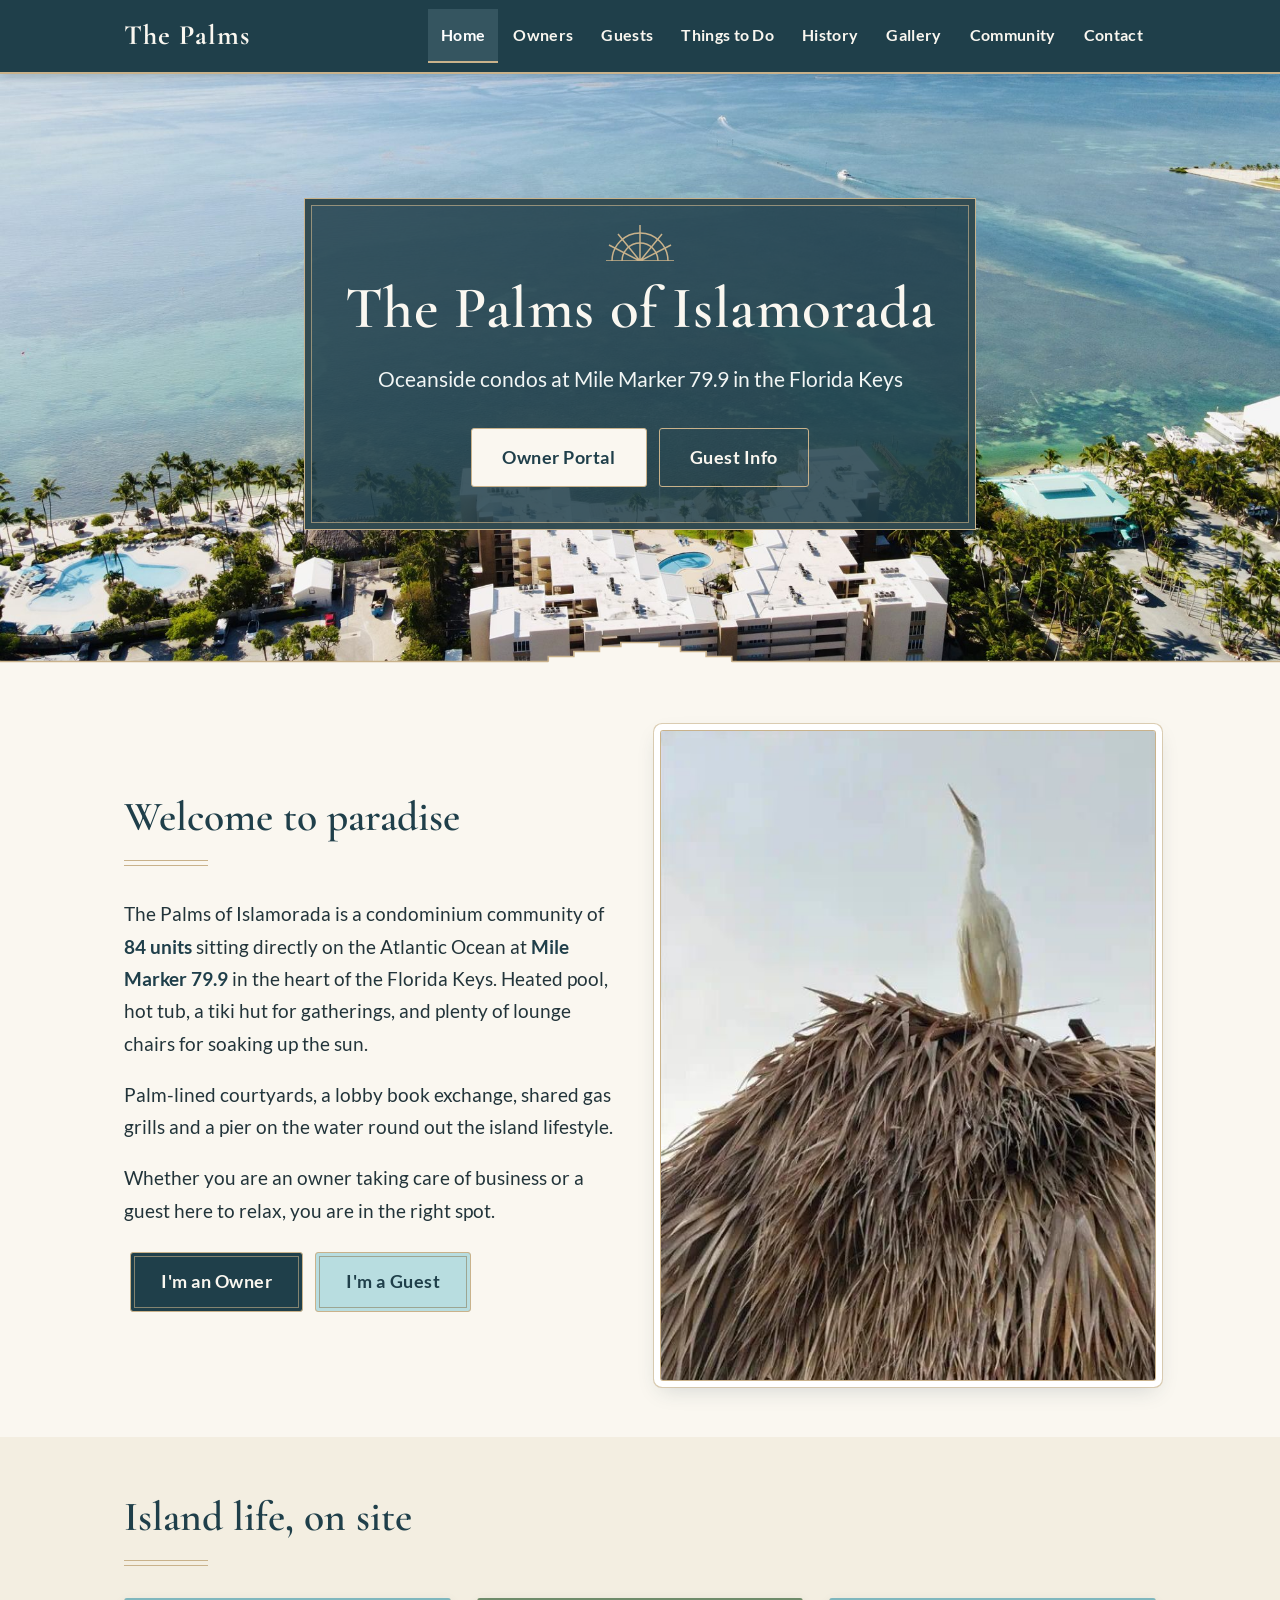
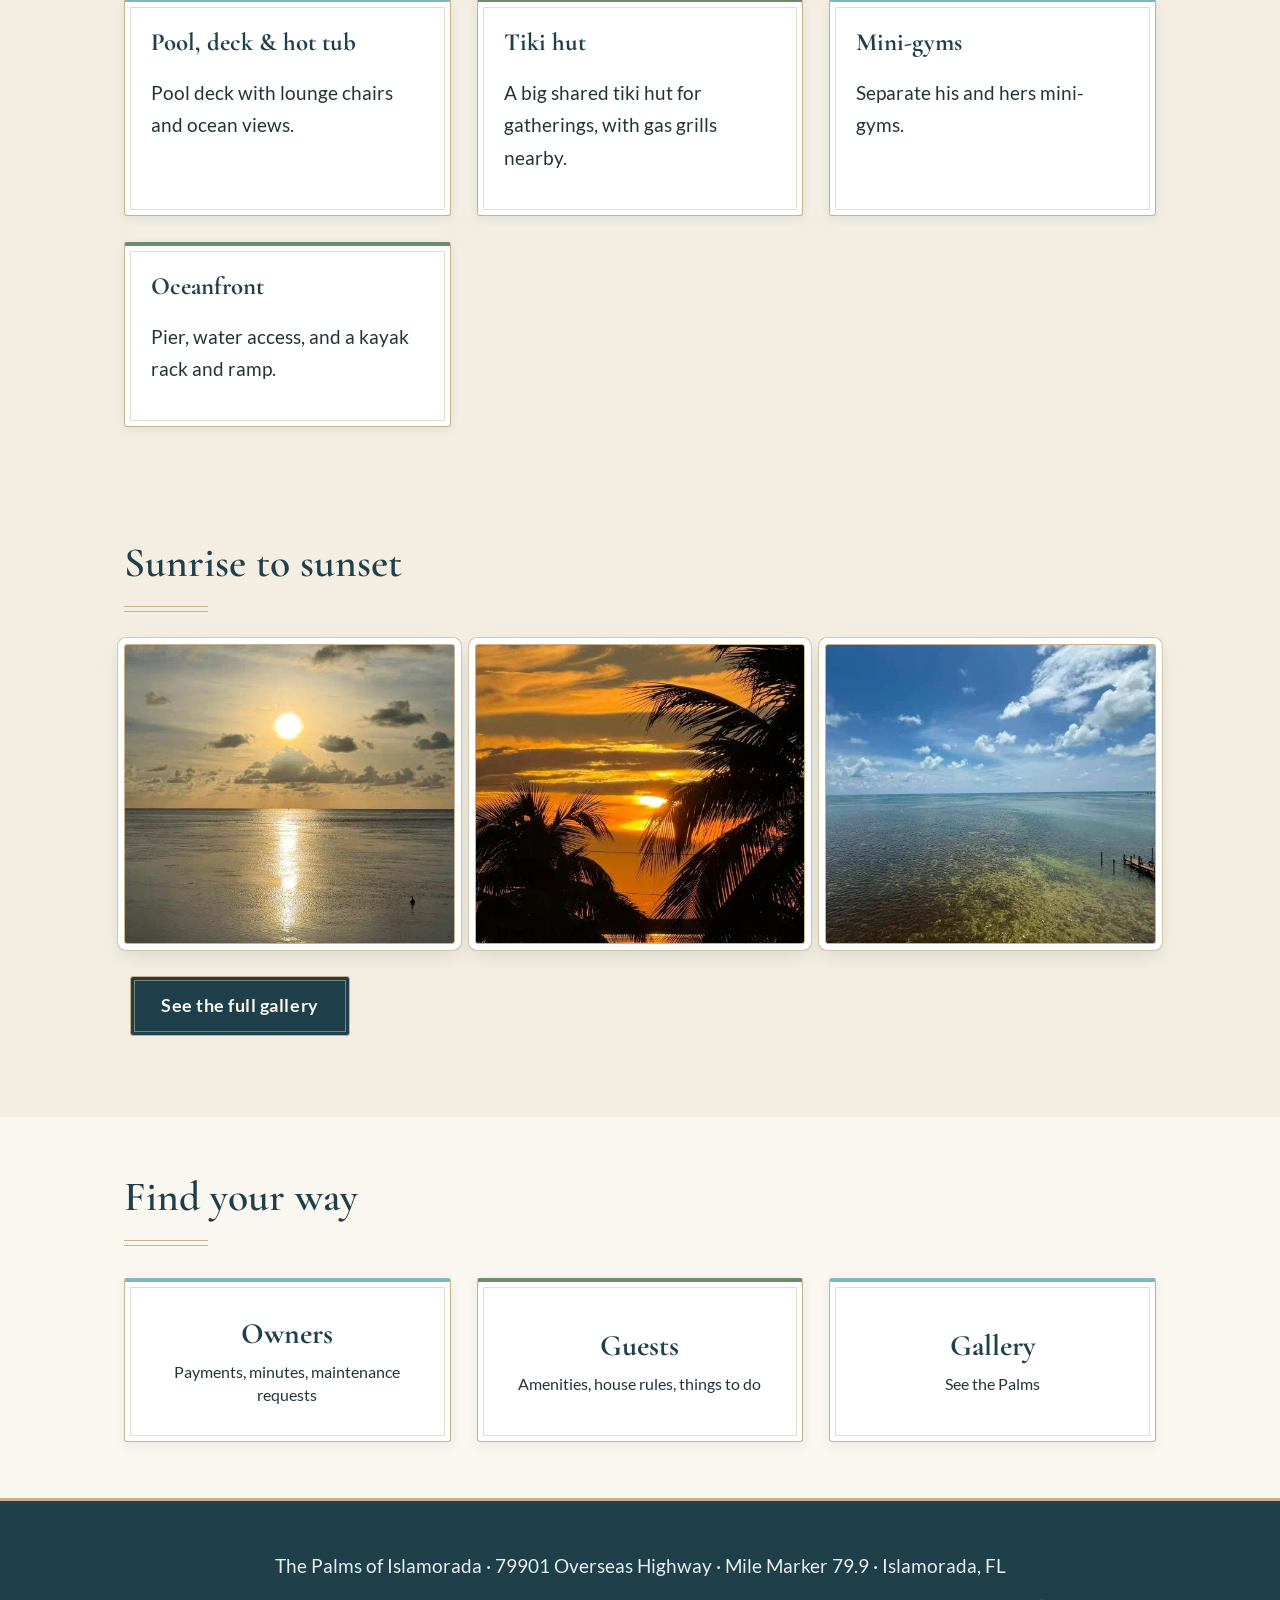
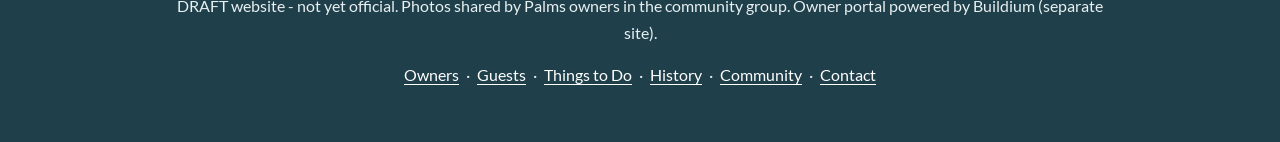
==== index.html @ cce20747 "Restyle, new photos, Things to Do and History tabs" ====
<!DOCTYPE html>
<html lang="en"><head>
<meta name="robots" content="noindex,nofollow"><meta charset="utf-8"><meta name="viewport" content="width=device-width,initial-scale=1">
<title>Home | The Palms of Islamorada</title>
<meta name="description" content="The Palms of Islamorada - oceanside condominium community at Mile Marker 79.9, Islamorada, Florida Keys. Owner and guest information.">
<meta name="theme-color" content="#1F3F4A"><link rel="preload" href="fonts/cormorant-600.woff2" as="font" type="font/woff2" crossorigin><link rel="preload" href="fonts/lato-400.woff2" as="font" type="font/woff2" crossorigin><link rel="stylesheet" href="style.css"></head><body>
<a class="skip" href="#main">Skip to content</a>
<header class="site"><div class="wrap"><a class="brand" href="index.html">The Palms</a>
<button class="menu-btn" aria-label="Menu" aria-expanded="false" id="menubtn">Menu</button>
<nav id="nav"><ul><li><a href="index.html" aria-current="page">Home</a></li><li><a href="owners.html">Owners</a></li><li><a href="guests.html">Guests</a></li><li><a href="todo.html">Things to Do</a></li><li><a href="history.html">History</a></li><li><a href="gallery.html">Gallery</a></li><li><a href="community.html">Community</a></li><li><a href="contact.html">Contact</a></li></ul></nav></div></header>
<div class="hero home"><div class="hero-card"><h1>The Palms of Islamorada</h1><p>Oceanside condos at Mile Marker 79.9 in the Florida Keys</p><a class="btn" href="owners.html">Owner Portal</a><a class="btn alt" href="guests.html">Guest Info</a></div><svg class="deco-divider" viewBox="0 0 1200 40" preserveAspectRatio="none" aria-hidden="true"><path d="M0 40V27H514V22H538V17H562V12H582V8H618V12H638V17H662V22H686V27H1200V40Z" fill="#FAF7F0"/><path d="M0 26.5H514M686 26.5H1200" stroke="#C9B28B" stroke-width="1.5" fill="none"/><path d="M514 26.5V21.5H538V16.5H562V11.5H582V7.5H618V11.5H638V16.5H662V21.5H686V26.5" stroke="#C9B28B" stroke-width="1.5" fill="none"/></svg></div>
<main id="main">
<section><div class="wrap two"><div><h2>Welcome to paradise</h2>
<p>The Palms of Islamorada is a condominium community of <strong>84 units</strong> sitting directly on the Atlantic Ocean at <strong>Mile Marker 79.9</strong> in the heart of the Florida Keys. Heated pool, hot tub, a tiki hut for gatherings, and plenty of lounge chairs for soaking up the sun.</p>
<p>Palm-lined courtyards, a lobby book exchange, shared gas grills and a pier on the water round out the island lifestyle.</p>
<p>Whether you are an owner taking care of business or a guest here to relax, you are in the right spot.</p>
<a class="btn" href="owners.html">I'm an Owner</a><a class="btn alt" href="guests.html">I'm a Guest</a></div>
<img class="photo" src="images/web/tiki-hut-roof-heron.jpg" alt="A white heron perched on the thatched roof of the tiki hut at The Palms" loading="lazy"></div></section>
<section class="alt"><div class="wrap"><h2>Island life, on site</h2><div class="grid">
<div class="card"><h3>Pool, deck &amp; hot tub</h3><p>Pool deck with lounge chairs and ocean views.</p></div>
<div class="card sage"><h3>Tiki hut</h3><p>A big shared tiki hut for gatherings, with gas grills nearby.</p></div>
<div class="card"><h3>Mini-gyms</h3><p>Separate his and hers mini-gyms.</p></div>
<div class="card sage"><h3>Oceanfront</h3><p>Pier, water access, and a kayak rack and ramp.</p></div></div></div></section>
<section class="alt"><div class="wrap"><h2>Sunrise to sunset</h2><div class="strip">
<img class="photo" src="images/web/sunrise-ocean-reflection.jpg" alt="Sun rising over the ocean with a golden reflection on the water" loading="lazy">
<img class="photo" src="images/web/sunset-palms-ocean.jpg" alt="Palm trees silhouetted against an orange sunset over the ocean" loading="lazy">
<img class="photo" src="images/web/ocean-pier-turquoise-water.jpg" alt="Clear turquoise water beside the wooden pier at The Palms" loading="lazy"></div>
<p><a class="btn" href="gallery.html">See the full gallery</a></p></div></section>
<section><div class="wrap"><h2>Find your way</h2><div class="grid">
<a class="bigbtn" href="owners.html">Owners<small>Payments, minutes, maintenance requests</small></a>
<a class="bigbtn sage" href="guests.html">Guests<small>Amenities, house rules, things to do</small></a>
<a class="bigbtn" href="gallery.html">Gallery<small>See the Palms</small></a></div></div></section></main>
<footer><p>The Palms of Islamorada · 79901 Overseas Highway · Mile Marker 79.9 · Islamorada, FL</p>
<p class="small">DRAFT website - not yet official. Photos shared by Palms owners in the community group. Owner portal powered by Buildium (separate site).</p>
<p class="small"><a href="owners.html">Owners</a> · <a href="guests.html">Guests</a> · <a href="todo.html">Things to Do</a> · <a href="history.html">History</a> · <a href="community.html">Community</a> · <a href="contact.html">Contact</a></p></footer>
<script src="site.js"></script></body></html>
---- style.css ----
/* The Palms of Islamorada - refined island palette. Edit the variables below to retheme. */
@font-face{font-family:"Cormorant Garamond";font-weight:500;font-style:normal;font-display:swap;src:url(fonts/cormorant-500.woff2) format("woff2")}
@font-face{font-family:"Cormorant Garamond";font-weight:600;font-style:normal;font-display:swap;src:url(fonts/cormorant-600.woff2) format("woff2")}
@font-face{font-family:"Cormorant Garamond";font-weight:700;font-style:normal;font-display:swap;src:url(fonts/cormorant-700.woff2) format("woff2")}
@font-face{font-family:"Lato";font-weight:400;font-style:normal;font-display:swap;src:url(fonts/lato-400.woff2) format("woff2")}
@font-face{font-family:"Lato";font-weight:700;font-style:normal;font-display:swap;src:url(fonts/lato-700.woff2) format("woff2")}
@font-face{font-family:"Lato";font-weight:900;font-style:normal;font-display:swap;src:url(fonts/lato-900.woff2) format("woff2")}

:root{
  --cream:#FAF7F0;--cream-2:#F3EEE1;--white:#fff;
  --haint:#B8DDE0;--haint-d:#7FB7BE;--haint-tint:#E9F4F5;
  --ink:#1F3F4A;--text:#22343A;
  --link:#17606C;
  --sage:#6E8B6A;--sage-d:#4B6748;
  --tan:#C9B28B;--tan-d:#7A6034;
  --header-h:72px;
  /* HERO IMAGE: change this one line to swap the home-page hero (e.g. a new building rendering) */
  --hero-image:url('images/web/aerial-oceanfront-wide.jpg');
  --hero-pos:center 66%;
  --serif:"Cormorant Garamond","Palatino Linotype",Palatino,Georgia,serif;
  --sans:"Lato","Segoe UI",Helvetica,Arial,sans-serif;
}
*{box-sizing:border-box}
html{scroll-behavior:smooth;scroll-padding-top:calc(var(--header-h) + 16px)}
[id]{scroll-margin-top:calc(var(--header-h) + 16px)}
@media(prefers-reduced-motion:reduce){html{scroll-behavior:auto}*{transition:none!important}}
body{margin:0;font-family:var(--sans);color:var(--text);background:var(--cream);line-height:1.7;font-size:1.1875rem}
h1,h2,h3{font-family:var(--serif);font-weight:600;line-height:1.2;margin:0 0 .5em;color:var(--ink)}
h1{font-size:clamp(2.4rem,6vw,3.7rem);letter-spacing:.01em}
h2{font-size:clamp(1.95rem,4.5vw,2.6rem)}
h2:after{content:"";display:block;width:84px;height:1px;background:var(--tan);box-shadow:0 5px 0 var(--tan);margin:.4em 0 .9em}
h3{font-size:1.55rem;font-weight:700}
a{color:var(--link);text-underline-offset:3px}
a:hover{color:var(--ink)}
:focus-visible{outline:3px solid var(--link);outline-offset:3px}
header.site :focus-visible,footer :focus-visible,.hero-card :focus-visible{outline-color:var(--cream)}
img{max-width:100%;display:block}
.wrap{max-width:1080px;margin:0 auto;padding:0 24px}
main p,main li{max-width:70ch}
main .grid p,main .grid li,main .two p{max-width:none}
strong{color:var(--ink)}

/* header + nav */
header.site{position:sticky;top:0;z-index:50;background:var(--ink);color:var(--cream);border-bottom:2px solid var(--tan);box-shadow:0 2px 10px rgba(31,63,74,.25)}
header.site .wrap{display:flex;align-items:center;justify-content:space-between;min-height:var(--header-h)}
.brand{font-family:var(--serif);font-size:1.75rem;font-weight:700;letter-spacing:.04em;color:var(--cream);text-decoration:none;padding:8px 0}
.brand:hover{color:var(--haint)}
nav ul{display:flex;gap:2px;list-style:none;margin:0;padding:0}
nav a{display:block;color:var(--cream);text-decoration:none;padding:12px 13px;min-height:48px;font-weight:700;font-size:1.02rem;letter-spacing:.02em;border-bottom:2px solid transparent}
nav a:hover{color:var(--haint);border-bottom-color:var(--tan)}
nav a[aria-current="page"]{border-bottom-color:var(--tan);color:#fff;background:rgba(184,221,224,.14)}
.menu-btn{display:none;background:transparent;border:1px solid var(--tan);color:var(--cream);border-radius:4px;font:700 1.05rem var(--sans);letter-spacing:.06em;padding:10px 18px;min-height:48px;cursor:pointer}
.menu-btn:hover{background:rgba(184,221,224,.15)}
@media(max-width:1060px){
  .menu-btn{display:block}
  nav{display:none;position:absolute;left:0;right:0;top:var(--header-h);background:var(--ink);padding:8px 24px 18px;border-bottom:2px solid var(--tan)}
  nav.open{display:block}nav ul{flex-direction:column;gap:0}
  nav a{padding:14px 4px;font-size:1.15rem;border-bottom:1px solid rgba(201,178,139,.35)}
  nav a[aria-current="page"]{background:none;border-bottom-color:var(--tan);color:var(--haint)}
}

/* hero */
.hero{position:relative;text-align:center;color:var(--cream);background:var(--ink) var(--hero) var(--hero-pos,center)/cover no-repeat;padding:72px 20px 96px}
.hero.home{--hero:var(--hero-image);padding:110px 20px 130px;min-height:600px;display:flex;align-items:center;justify-content:center}
.hero.small{padding:56px 20px 84px}
.hero-card{position:relative;max-width:760px;margin:0 auto;padding:44px 40px 36px;background:rgba(31,63,74,.84);border:1px solid var(--tan);box-shadow:inset 0 0 0 6px rgba(31,63,74,.84),inset 0 0 0 7px rgba(201,178,139,.65)}
.hero-card:before{content:"";display:block;width:76px;height:38px;margin:-20px auto 12px;background:url("data:image/svg+xml,%3Csvg xmlns='http://www.w3.org/2000/svg' viewBox='0 0 76 38'%3E%3Cg stroke='%23C9B28B' stroke-width='1.5' fill='none'%3E%3Cpath d='M38 38L4 38M38 38L7 22M38 38L16 11M38 38L38 2M38 38L60 11M38 38L69 22M38 38L72 38'/%3E%3Cpath d='M20 38A18 18 0 0 1 56 38M10 38A28 28 0 0 1 66 38'/%3E%3C/g%3E%3C/svg%3E") center/contain no-repeat}
.hero h1{color:var(--cream);margin-bottom:.3em}
.hero p{font-size:1.3rem;max-width:36em;margin:0 auto 1.2em;color:#F2F6F5}
.deco-divider{position:absolute;bottom:-1px;left:0;width:100%;height:40px;display:block}
@media(max-width:700px){
  .hero{padding:48px 14px 72px}
  .hero.home{--hero-pos:56% 60%;min-height:520px;padding:64px 14px 90px}
  .hero-card{padding:36px 20px 28px}
}

/* buttons */
.btn{display:inline-block;background:var(--ink);color:var(--cream);text-decoration:none;font-weight:700;font-size:1.1rem;letter-spacing:.03em;padding:14px 30px;min-height:52px;border:1px solid var(--tan);border-radius:3px;box-shadow:inset 0 0 0 3px var(--ink),inset 0 0 0 4px rgba(201,178,139,.6);margin:6px;transition:background .15s}
.btn:hover{background:#2B5663;color:#fff}
.btn.alt{background:var(--haint);color:var(--ink);box-shadow:inset 0 0 0 3px var(--haint),inset 0 0 0 4px rgba(122,96,52,.45)}
.btn.alt:hover{background:var(--haint-d);color:var(--ink)}
.hero .btn{background:var(--cream);color:var(--ink);box-shadow:none}
.hero .btn:hover{background:var(--haint);color:var(--ink)}
.hero .btn.alt{background:transparent;color:var(--cream);box-shadow:none}
.hero .btn.alt:hover{background:rgba(184,221,224,.2);color:#fff}

/* sections */
section{padding:56px 0}
section.alt{background:var(--cream-2)}
.grid{display:grid;gap:26px;grid-template-columns:repeat(auto-fit,minmax(260px,1fr))}
.card{background:var(--white);border:1px solid var(--tan);border-top:4px solid var(--haint-d);border-radius:3px;padding:26px 26px 22px;box-shadow:inset 0 0 0 5px var(--white),inset 0 0 0 6px rgba(201,178,139,.45),0 3px 12px rgba(31,63,74,.08)}
.card.sage{border-top-color:var(--sage)}
.card h3,.spot h3{margin-bottom:.35em}
section.alt .card,section.alt .spot{background:var(--white)}
.bigbtn{display:flex;flex-direction:column;align-items:center;justify-content:center;text-align:center;text-decoration:none;color:var(--ink);background:var(--white);border:1px solid var(--tan);border-top:4px solid var(--haint-d);border-radius:3px;padding:34px 22px;min-height:150px;font-family:var(--serif);font-weight:700;font-size:1.85rem;line-height:1.2;box-shadow:inset 0 0 0 5px var(--white),inset 0 0 0 6px rgba(201,178,139,.45),0 3px 12px rgba(31,63,74,.08);transition:background .15s}
.bigbtn:hover{background:var(--haint-tint);color:var(--ink)}
.bigbtn.sage{border-top-color:var(--sage)}
.bigbtn small{font-family:var(--sans);font-weight:400;font-size:1.02rem;line-height:1.45;color:var(--text);margin-top:8px}

/* placeholders and notices - visible but calm */
.ph{background:#F1E9D6;border:1px dashed #A38A5A;border-radius:4px;padding:1px 8px;font-weight:700;font-size:.95em;color:#5A4620}
.notice{background:var(--haint-tint);border:1px solid var(--haint-d);border-left:5px solid var(--haint-d);padding:14px 18px;border-radius:3px;margin:20px 0;color:var(--ink)}

/* photos */
.photo{border-radius:3px;border:1px solid var(--tan);box-shadow:0 0 0 6px var(--white),0 0 0 7px rgba(201,178,139,.6),0 8px 22px rgba(31,63,74,.18);width:100%;height:100%;object-fit:cover}
.two{display:grid;gap:40px;grid-template-columns:1fr 1fr;align-items:center}@media(max-width:760px){.two{grid-template-columns:1fr}}
ul.checks{list-style:none;padding:0}
ul.checks li{position:relative;padding-left:28px;margin-bottom:.4em}
ul.checks li:before{content:"";position:absolute;left:4px;top:.7em;width:9px;height:9px;background:var(--tan);transform:rotate(45deg)}
.strip{display:grid;gap:20px;grid-template-columns:repeat(3,1fr);margin:8px 0 26px}.strip .photo{height:300px}@media(max-width:760px){.strip{grid-template-columns:1fr}}
.gallery{display:grid;gap:18px;grid-template-columns:repeat(auto-fill,minmax(280px,1fr));grid-auto-rows:220px;grid-auto-flow:dense}
.gallery button{position:relative;border:1px solid var(--tan);padding:0;background:var(--haint-tint);cursor:pointer;border-radius:3px;overflow:hidden;box-shadow:0 3px 12px rgba(31,63,74,.15);display:block;width:100%;height:100%}
.gallery button.tall{grid-row:span 2}
.gallery img{width:100%;height:100%;object-fit:cover;object-position:var(--pos,center);transition:transform .3s}.gallery button:hover img{transform:scale(1.04)}
.gallery .cap{position:absolute;left:0;right:0;bottom:0;padding:26px 14px 10px;text-align:left;font:700 1rem/1.3 var(--sans);color:#fff;background:linear-gradient(rgba(31,63,74,0),rgba(31,63,74,.9) 60%)}
.gallery button:focus-visible{outline-offset:2px}
@media(max-width:700px){.gallery{grid-template-columns:1fr;grid-auto-rows:240px}}
.figure{margin:34px 0 0;max-width:760px}
.figure figcaption{margin-top:14px;font-size:1rem;color:var(--ink);border-left:3px solid var(--tan);padding-left:14px;max-width:62ch}
#lightbox{position:fixed;inset:0;background:rgba(18,36,43,.93);display:none;align-items:center;justify-content:center;z-index:100;padding:20px;flex-direction:column;cursor:pointer}
#lightbox.on{display:flex}#lightbox img{max-height:80vh;border-radius:3px;border:1px solid var(--tan)}#lightbox p{color:var(--cream);margin:12px;font-size:1.2rem}

/* footer */
footer{background:var(--ink);color:#E8F0F1;text-align:center;padding:40px 24px;border-top:3px solid var(--tan);position:relative}
footer p{margin:.5em auto;max-width:60em}
footer a{color:#fff;display:inline-block;padding:6px 4px}
footer a:hover{color:var(--haint)}
footer .small{font-size:1rem}
.small:not(.hero){font-size:1rem}
.skip{position:absolute;left:-999px}.skip:focus{left:10px;top:10px;background:#fff;color:var(--ink);padding:12px 16px;z-index:99}

/* Things to Do / History */
.chips{display:flex;flex-wrap:wrap;gap:12px;margin:22px 0 8px}
.chip{font:700 1.02rem var(--sans);border:1px solid var(--link);background:var(--white);color:var(--link);border-radius:3px;padding:10px 18px;min-height:48px;cursor:pointer}
.chip:hover{background:var(--haint-tint)}
.chip.on{background:var(--ink);border-color:var(--ink);color:var(--cream)}
.spot{background:var(--white);border:1px solid var(--tan);border-top:4px solid var(--haint-d);border-radius:3px;padding:22px 24px;box-shadow:inset 0 0 0 5px var(--white),inset 0 0 0 6px rgba(201,178,139,.45),0 3px 12px rgba(31,63,74,.08);display:flex;flex-direction:column;position:relative}
.spot h3{font-size:1.45rem}
.spot .loc{font-weight:700;color:var(--tan-d);margin:.1em 0 .5em;font-size:1rem;letter-spacing:.01em}
.spot p{margin:.2em 0}
.spot .weblink{margin-top:auto;padding-top:12px;font-weight:700;display:inline-block;min-height:44px}
.spot[data-fav="1"]{border-top-color:var(--sage)}
.spot[data-fav="1"]:before{content:"Local favorite";display:block;font-size:.8rem;text-transform:uppercase;letter-spacing:.14em;font-weight:900;color:var(--sage-d);margin-bottom:6px}
.grid.spots{grid-template-columns:repeat(auto-fill,minmax(300px,1fr))}
[hidden]{display:none!important}
.timeline{list-style:none;padding:0;margin:0;border-left:2px solid var(--tan)}
.timeline li{position:relative;padding:0 0 22px 28px}
.timeline li:before{content:"";position:absolute;left:-8px;top:.55em;width:14px;height:14px;transform:rotate(45deg);background:var(--haint);border:2px solid var(--tan-d)}
.timeline strong{color:var(--ink)}
.sources li{margin-bottom:8px;word-break:break-word}
sup.ref{font-size:.7em;line-height:0;margin-left:2px}sup.ref a{text-decoration:none;font-weight:700;padding:0 1px}
p.jump{font-weight:700}
p.jump a{display:inline-block;padding:6px 2px}
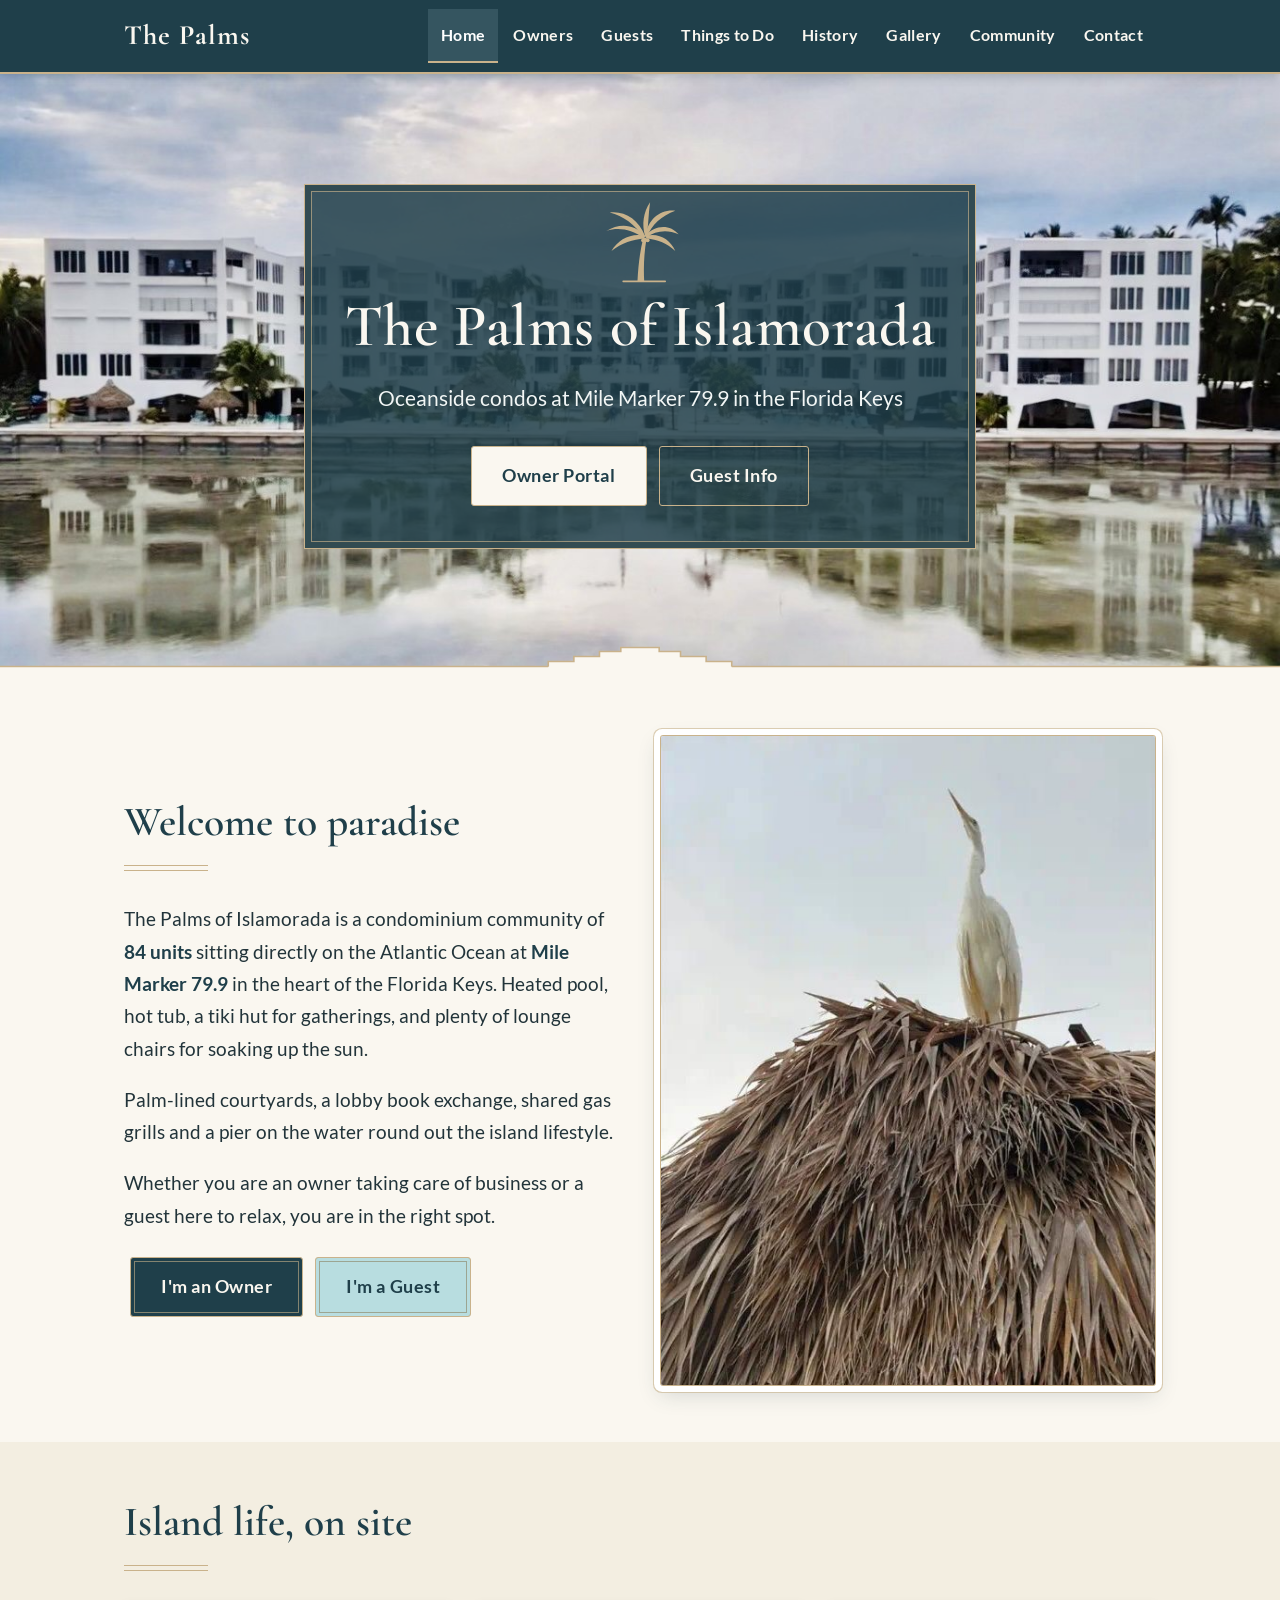
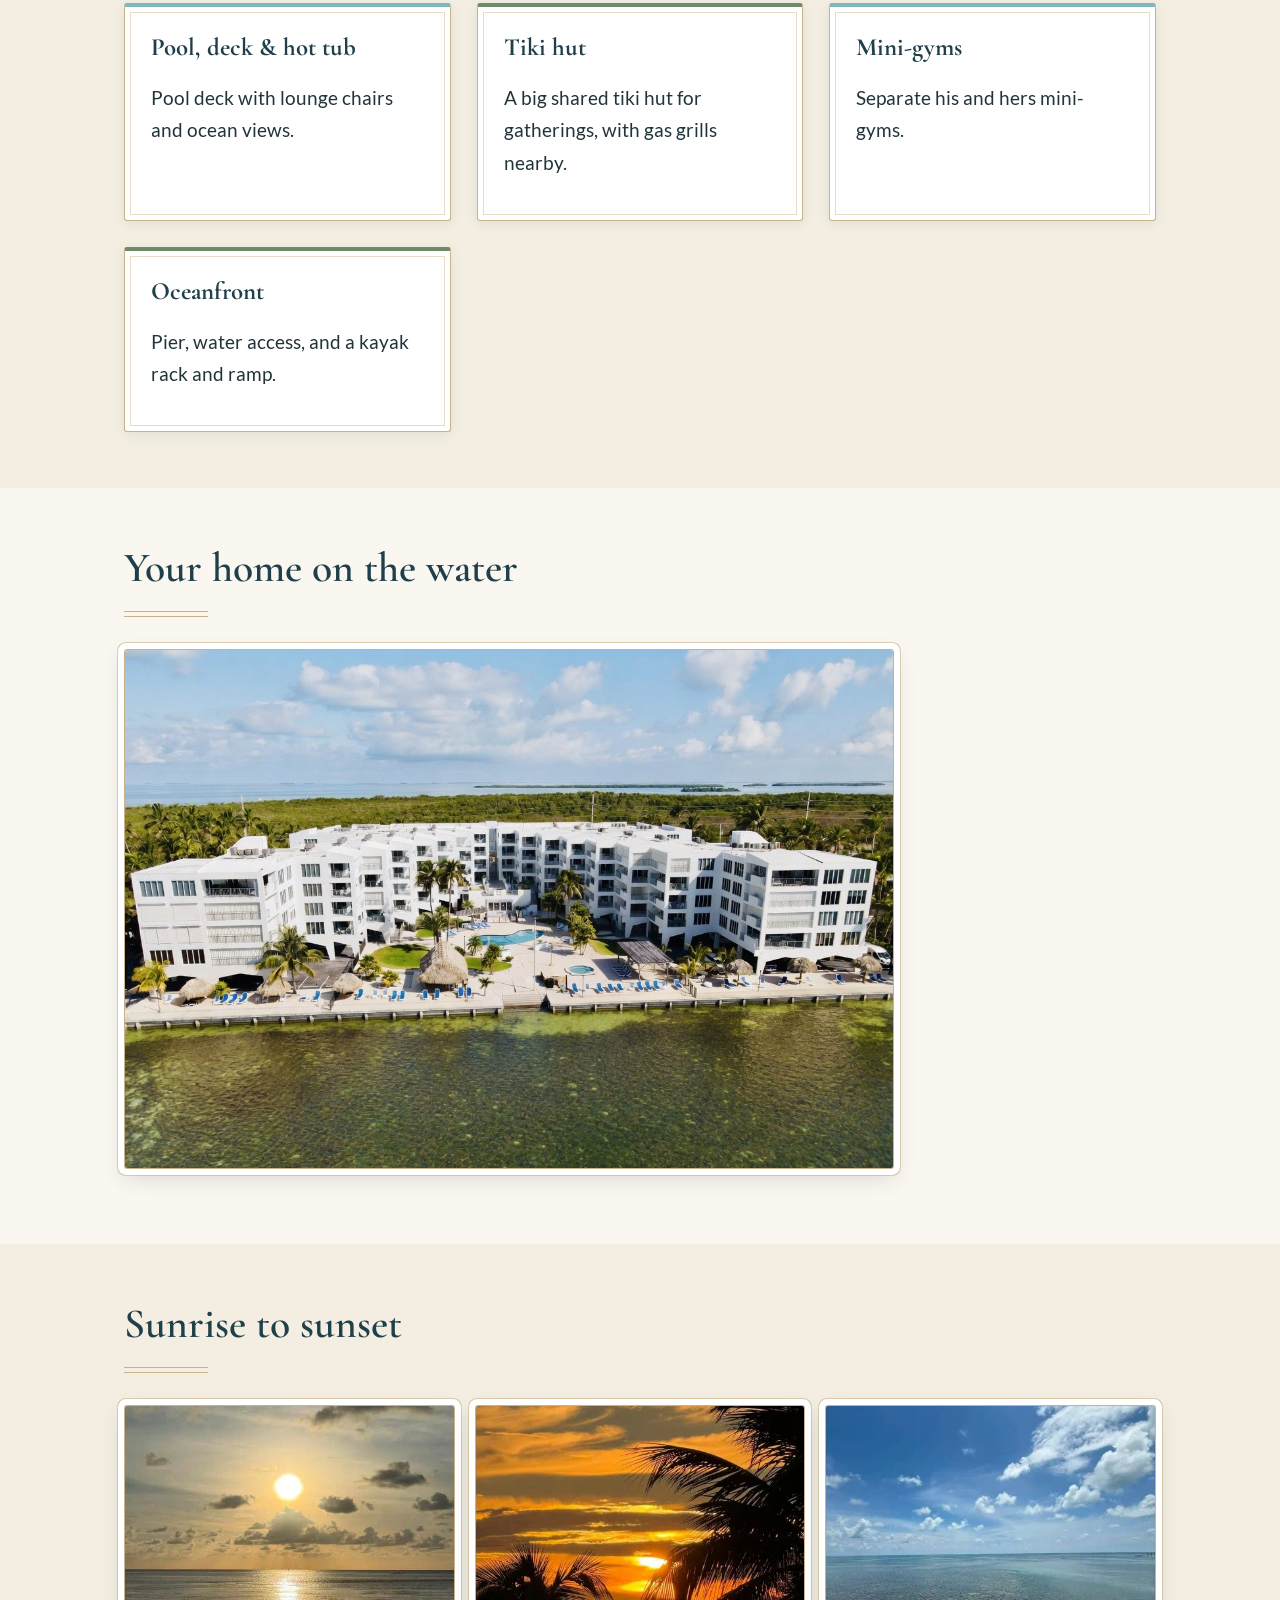
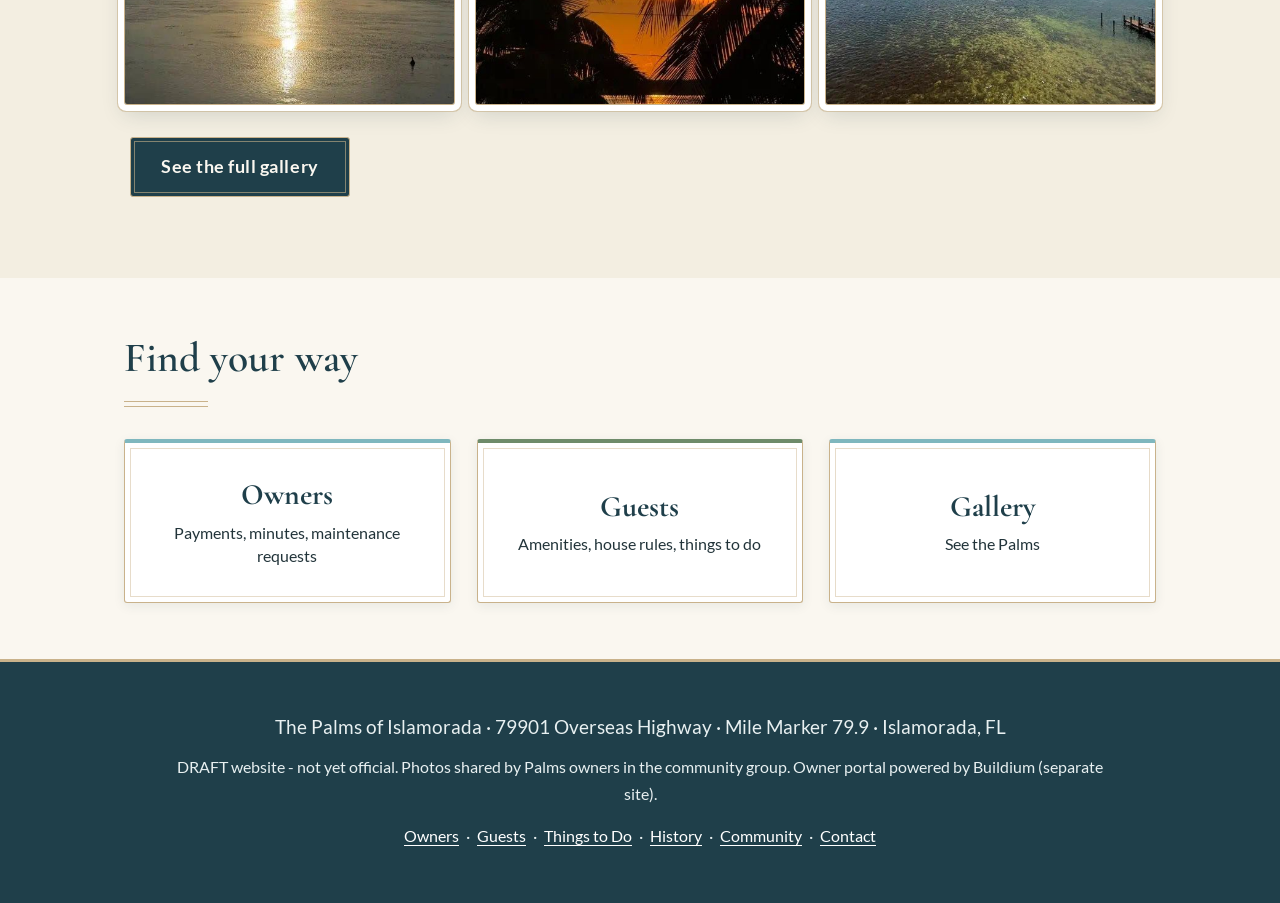
==== commit b06e7fc7: "Add 10 gallery photos, home aerial section" ====
--- a/index.html
+++ b/index.html
@@ -1,6 +1,5 @@
 <!DOCTYPE html>
-<html lang="en"><head>
-<meta name="robots" content="noindex,nofollow"><meta charset="utf-8"><meta name="viewport" content="width=device-width,initial-scale=1">
+<html lang="en"><head><meta name="robots" content="noindex,nofollow"><meta charset="utf-8"><meta name="viewport" content="width=device-width,initial-scale=1">
 <title>Home | The Palms of Islamorada</title>
 <meta name="description" content="The Palms of Islamorada - oceanside condominium community at Mile Marker 79.9, Islamorada, Florida Keys. Owner and guest information.">
 <meta name="theme-color" content="#1F3F4A"><link rel="preload" href="fonts/cormorant-600.woff2" as="font" type="font/woff2" crossorigin><link rel="preload" href="fonts/lato-400.woff2" as="font" type="font/woff2" crossorigin><link rel="stylesheet" href="style.css"></head><body>
@@ -21,6 +20,7 @@
 <div class="card sage"><h3>Tiki hut</h3><p>A big shared tiki hut for gatherings, with gas grills nearby.</p></div>
 <div class="card"><h3>Mini-gyms</h3><p>Separate his and hers mini-gyms.</p></div>
 <div class="card sage"><h3>Oceanfront</h3><p>Pier, water access, and a kayak rack and ramp.</p></div></div></div></section>
+<section><div class="wrap"><h2>Your home on the water</h2><p><img class="photo" src="images/web/aerial-courtyard-waterfront.jpg" alt="Aerial view of The Palms white condo buildings around the courtyard, pool and tiki huts on the bay" loading="lazy" style="height:auto;max-height:520px"></p></div></section>
 <section class="alt"><div class="wrap"><h2>Sunrise to sunset</h2><div class="strip">
 <img class="photo" src="images/web/sunrise-ocean-reflection.jpg" alt="Sun rising over the ocean with a golden reflection on the water" loading="lazy">
 <img class="photo" src="images/web/sunset-palms-ocean.jpg" alt="Palm trees silhouetted against an orange sunset over the ocean" loading="lazy">
--- a/style.css
+++ b/style.css
@@ -15,8 +15,8 @@
   --tan:#C9B28B;--tan-d:#7A6034;
   --header-h:72px;
   /* HERO IMAGE: change this one line to swap the home-page hero (e.g. a new building rendering) */
-  --hero-image:url('images/web/aerial-oceanfront-wide.jpg');
-  --hero-pos:center 66%;
+  --hero-image:url('images/web/palms-rendering-hero.jpg');
+  --hero-pos:center 40%;
   --serif:"Cormorant Garamond","Palatino Linotype",Palatino,Georgia,serif;
   --sans:"Lato","Segoe UI",Helvetica,Arial,sans-serif;
 }
@@ -64,13 +64,13 @@
 .hero.home{--hero:var(--hero-image);padding:110px 20px 130px;min-height:600px;display:flex;align-items:center;justify-content:center}
 .hero.small{padding:56px 20px 84px}
 .hero-card{position:relative;max-width:760px;margin:0 auto;padding:44px 40px 36px;background:rgba(31,63,74,.84);border:1px solid var(--tan);box-shadow:inset 0 0 0 6px rgba(31,63,74,.84),inset 0 0 0 7px rgba(201,178,139,.65)}
-.hero-card:before{content:"";display:block;width:76px;height:38px;margin:-20px auto 12px;background:url("data:image/svg+xml,%3Csvg xmlns='http://www.w3.org/2000/svg' viewBox='0 0 76 38'%3E%3Cg stroke='%23C9B28B' stroke-width='1.5' fill='none'%3E%3Cpath d='M38 38L4 38M38 38L7 22M38 38L16 11M38 38L38 2M38 38L60 11M38 38L69 22M38 38L72 38'/%3E%3Cpath d='M20 38A18 18 0 0 1 56 38M10 38A28 28 0 0 1 66 38'/%3E%3C/g%3E%3C/svg%3E") center/contain no-repeat}
+.hero-card:before{content:"";display:block;width:84px;height:84px;margin:-30px auto 8px;background:url("data:image/svg+xml,%3Csvg xmlns=%22http://www.w3.org/2000/svg%22 viewBox=%220 0 100 100%22%3E%3Cg fill=%22%23C9B28B%22 stroke=%22none%22%3E%0A%3Cpath d=%22M47 98C48 78 50 62 54 46L58 46C55 62 54 80 55 98Z%22/%3E%0A%3Cpath d=%22M56 44C44 30 26 28 10 38C24 33 40 36 54 46Z%22/%3E%0A%3Cpath d=%22M56 44C48 24 32 14 14 16C30 20 44 30 54 46Z%22/%3E%0A%3Cpath d=%22M56 44C60 24 74 12 92 14C76 20 64 30 58 46Z%22/%3E%0A%3Cpath d=%22M56 44C68 30 86 30 96 42C82 36 68 38 58 46Z%22/%3E%0A%3Cpath d=%22M56 44C40 40 24 48 16 62C28 52 42 48 55 47Z%22/%3E%0A%3Cpath d=%22M57 44C72 40 86 48 92 62C82 52 70 48 58 47Z%22/%3E%0A%3Cpath d=%22M56 44C52 30 54 16 62 4C60 18 60 32 58 44Z%22/%3E%0A%3Ccircle cx=%2254%22 cy=%2249%22 r=%222.6%22/%3E%3Ccircle cx=%2259%22 cy=%2249%22 r=%222.4%22/%3E%0A%3C/g%3E%3Cpath d=%22M30 98H80%22 stroke=%22%23C9B28B%22 stroke-width=%222%22 stroke-linecap=%22round%22/%3E%3C/svg%3E") center/contain no-repeat}
 .hero h1{color:var(--cream);margin-bottom:.3em}
 .hero p{font-size:1.3rem;max-width:36em;margin:0 auto 1.2em;color:#F2F6F5}
 .deco-divider{position:absolute;bottom:-1px;left:0;width:100%;height:40px;display:block}
 @media(max-width:700px){
   .hero{padding:48px 14px 72px}
-  .hero.home{--hero-pos:56% 60%;min-height:520px;padding:64px 14px 90px}
+  .hero.home{--hero-pos:50% 50%;min-height:520px;padding:64px 14px 90px}
   .hero-card{padding:36px 20px 28px}
 }
 
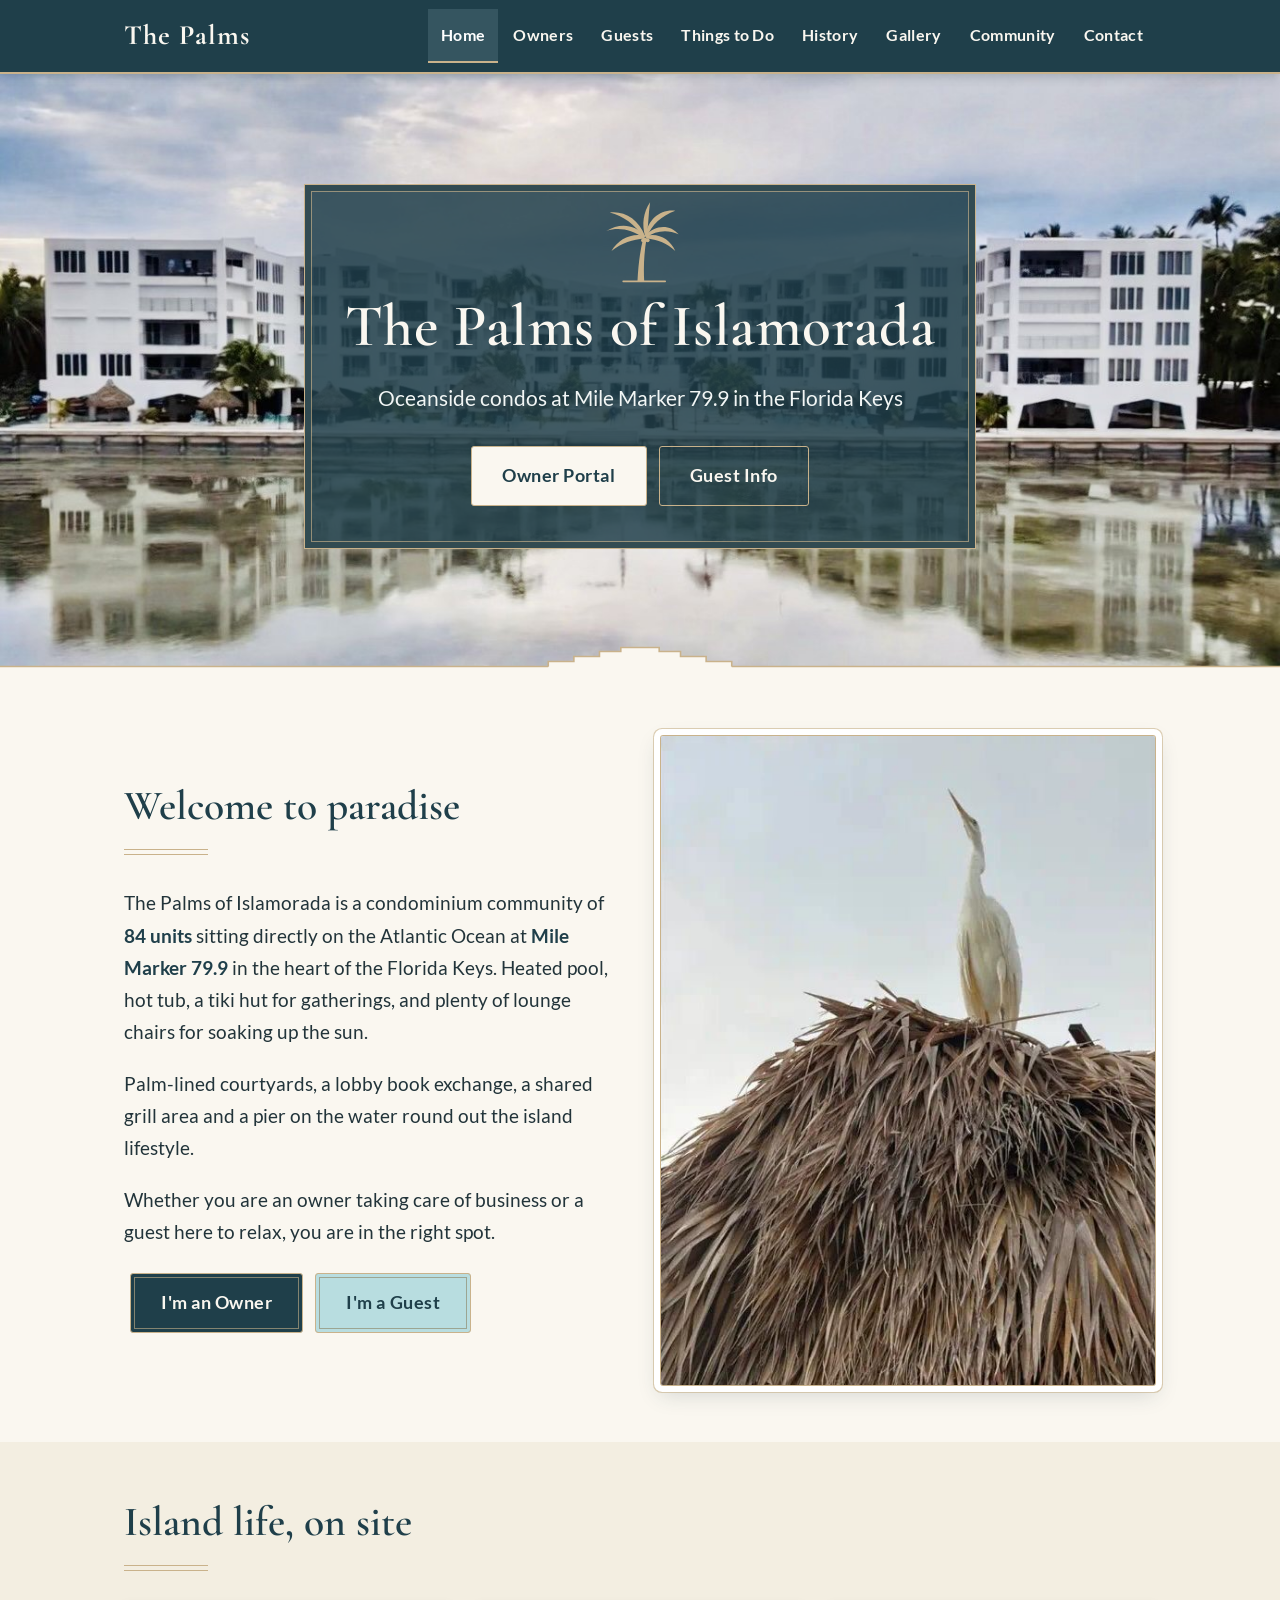
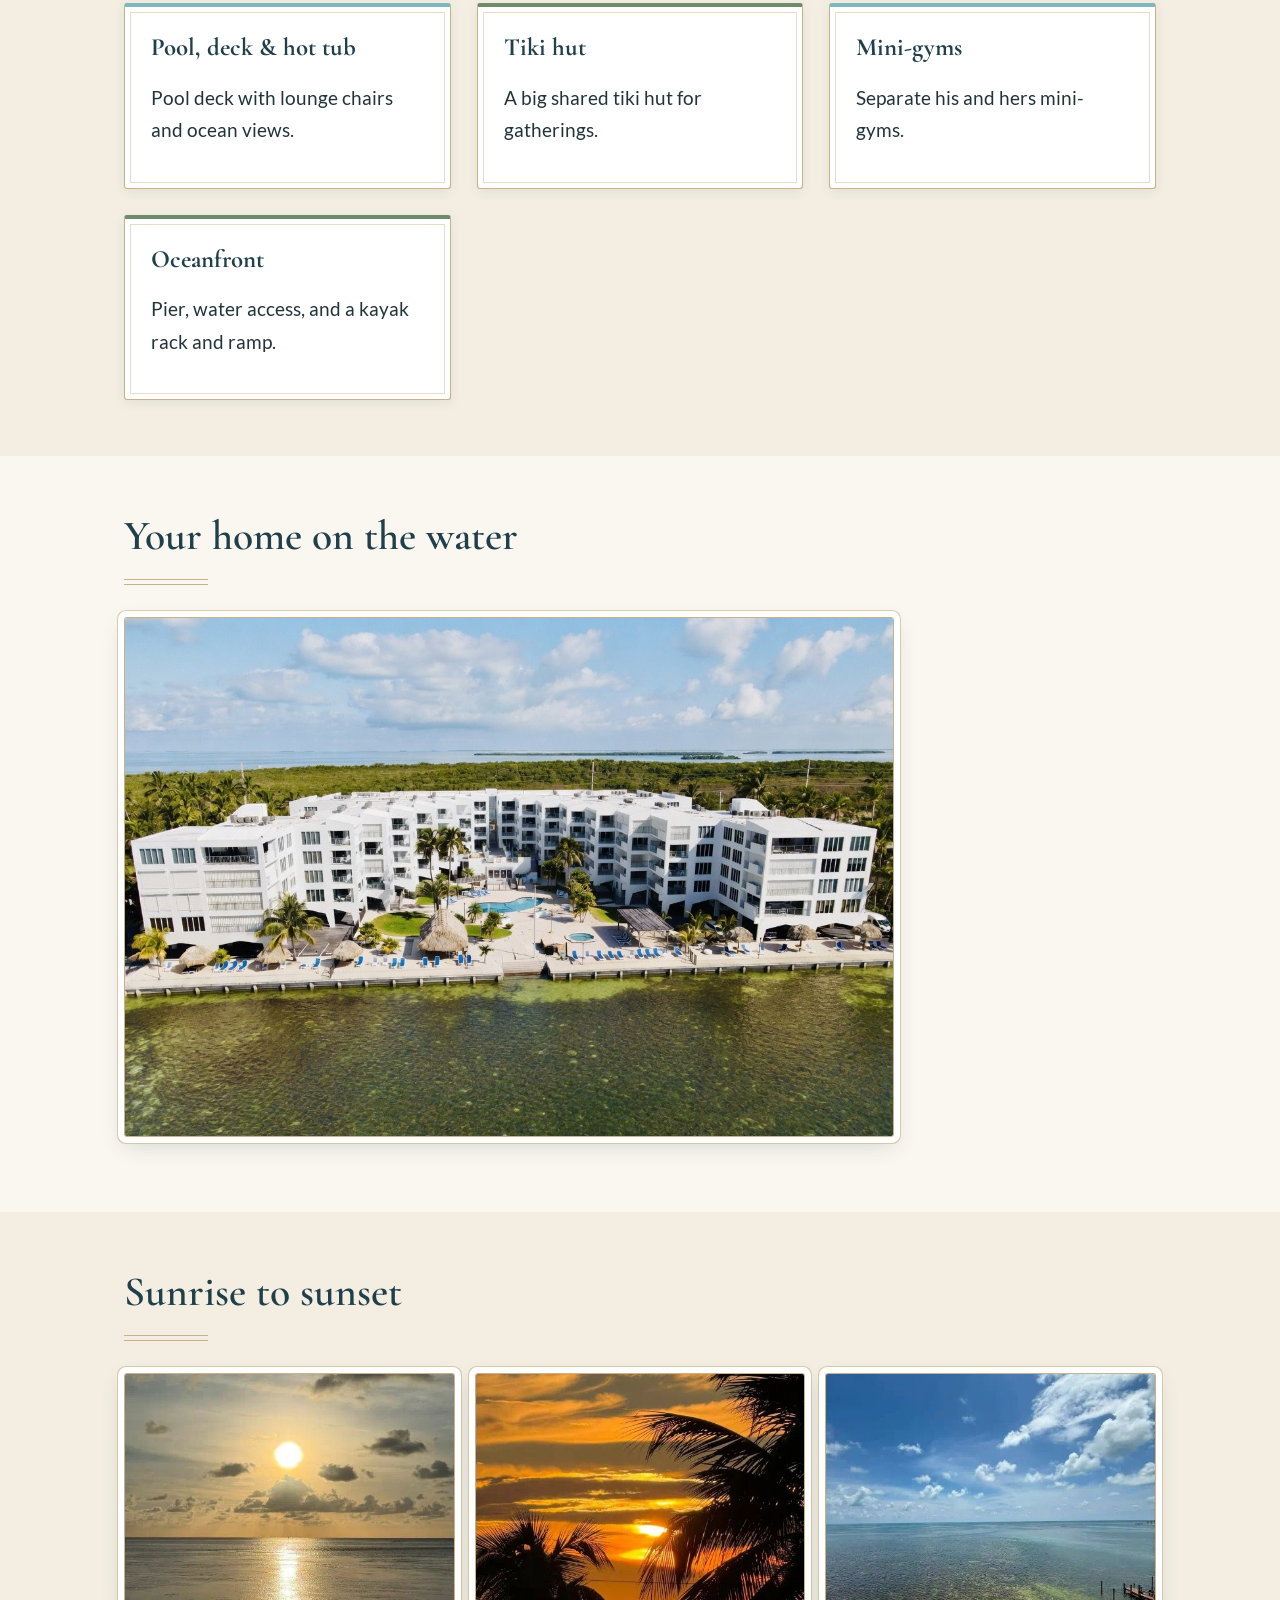
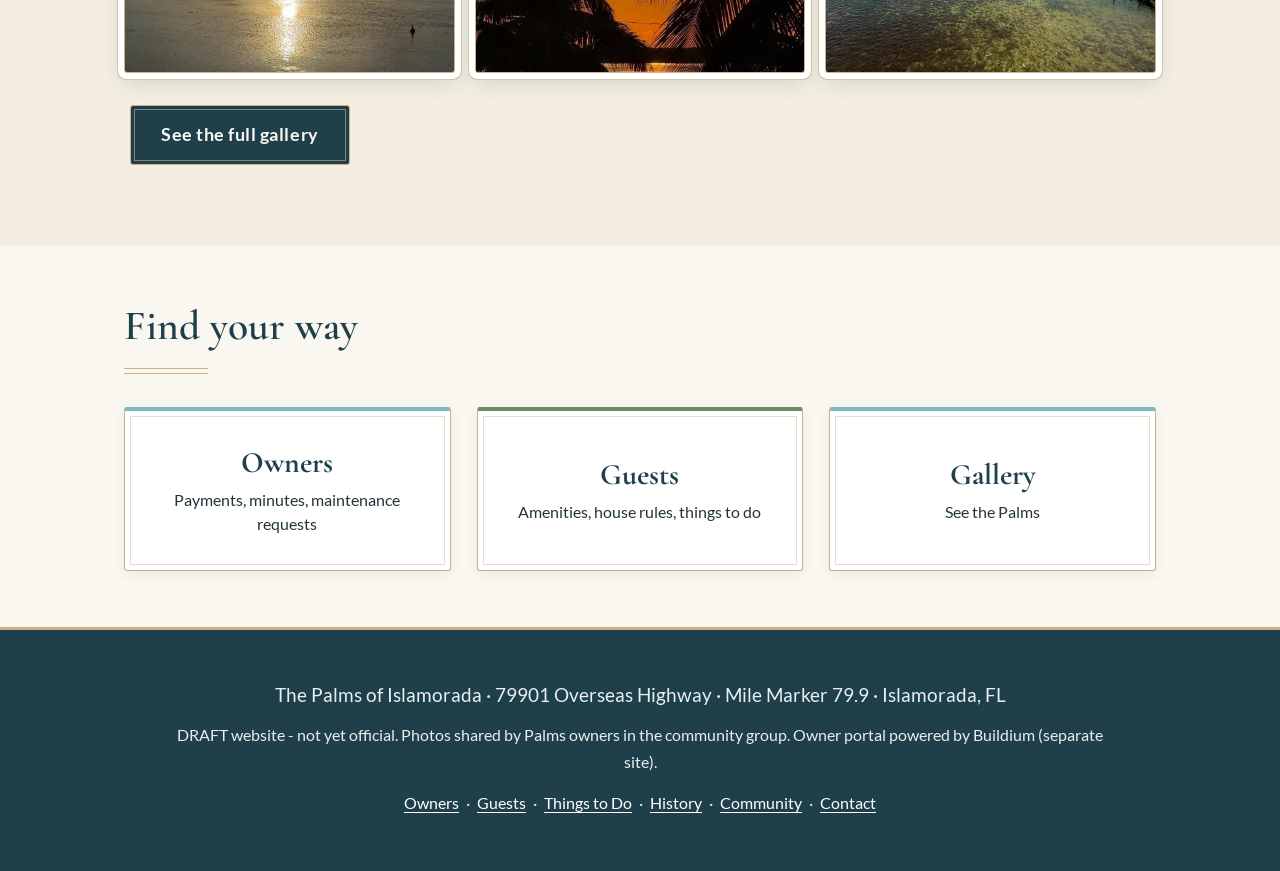
==== commit 22e99dd2: "Add house rules for guests, owner rules at a glance, office hours from Schedule A" ====
--- a/index.html
+++ b/index.html
@@ -11,13 +11,13 @@
 <main id="main">
 <section><div class="wrap two"><div><h2>Welcome to paradise</h2>
 <p>The Palms of Islamorada is a condominium community of <strong>84 units</strong> sitting directly on the Atlantic Ocean at <strong>Mile Marker 79.9</strong> in the heart of the Florida Keys. Heated pool, hot tub, a tiki hut for gatherings, and plenty of lounge chairs for soaking up the sun.</p>
-<p>Palm-lined courtyards, a lobby book exchange, shared gas grills and a pier on the water round out the island lifestyle.</p>
+<p>Palm-lined courtyards, a lobby book exchange, a shared grill area and a pier on the water round out the island lifestyle.</p>
 <p>Whether you are an owner taking care of business or a guest here to relax, you are in the right spot.</p>
 <a class="btn" href="owners.html">I'm an Owner</a><a class="btn alt" href="guests.html">I'm a Guest</a></div>
 <img class="photo" src="images/web/tiki-hut-roof-heron.jpg" alt="A white heron perched on the thatched roof of the tiki hut at The Palms" loading="lazy"></div></section>
 <section class="alt"><div class="wrap"><h2>Island life, on site</h2><div class="grid">
 <div class="card"><h3>Pool, deck &amp; hot tub</h3><p>Pool deck with lounge chairs and ocean views.</p></div>
-<div class="card sage"><h3>Tiki hut</h3><p>A big shared tiki hut for gatherings, with gas grills nearby.</p></div>
+<div class="card sage"><h3>Tiki hut</h3><p>A big shared tiki hut for gatherings.</p></div>
 <div class="card"><h3>Mini-gyms</h3><p>Separate his and hers mini-gyms.</p></div>
 <div class="card sage"><h3>Oceanfront</h3><p>Pier, water access, and a kayak rack and ramp.</p></div></div></div></section>
 <section><div class="wrap"><h2>Your home on the water</h2><p><img class="photo" src="images/web/aerial-courtyard-waterfront.jpg" alt="Aerial view of The Palms white condo buildings around the courtyard, pool and tiki huts on the bay" loading="lazy" style="height:auto;max-height:520px"></p></div></section>
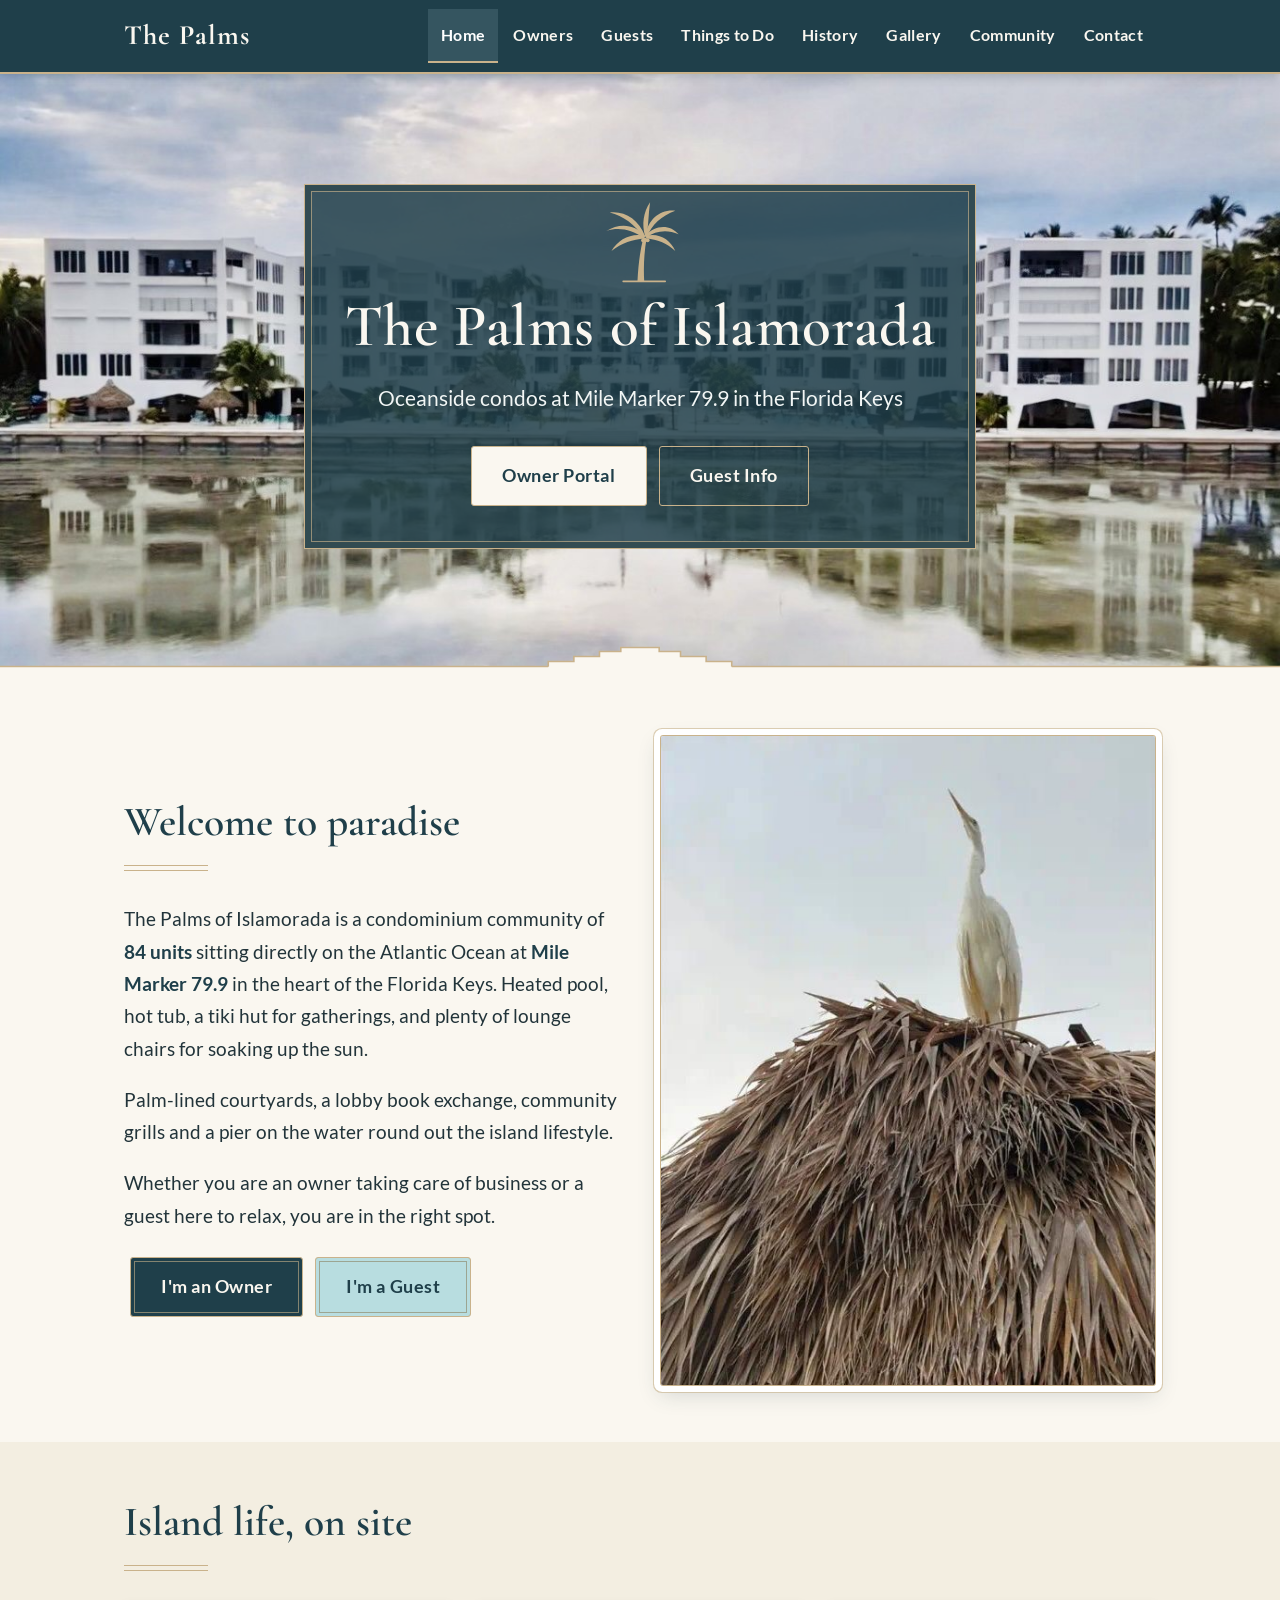
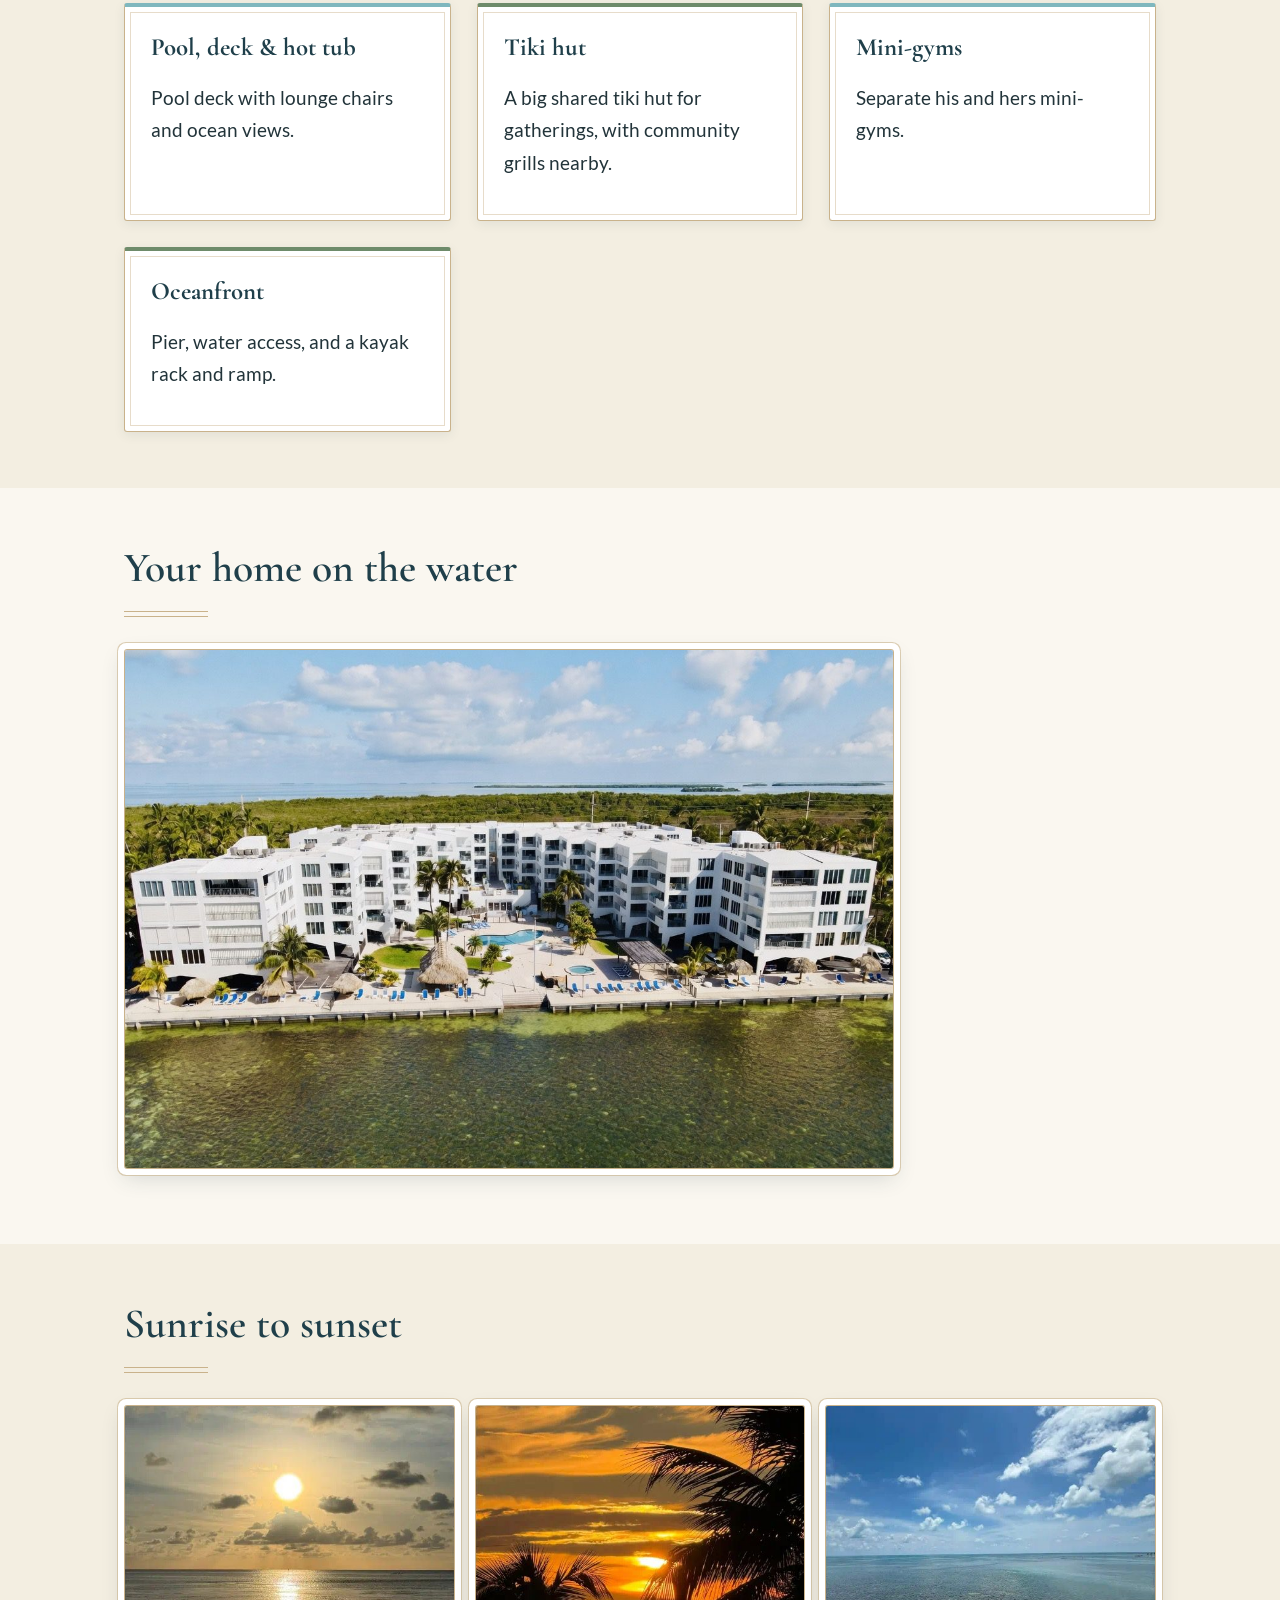
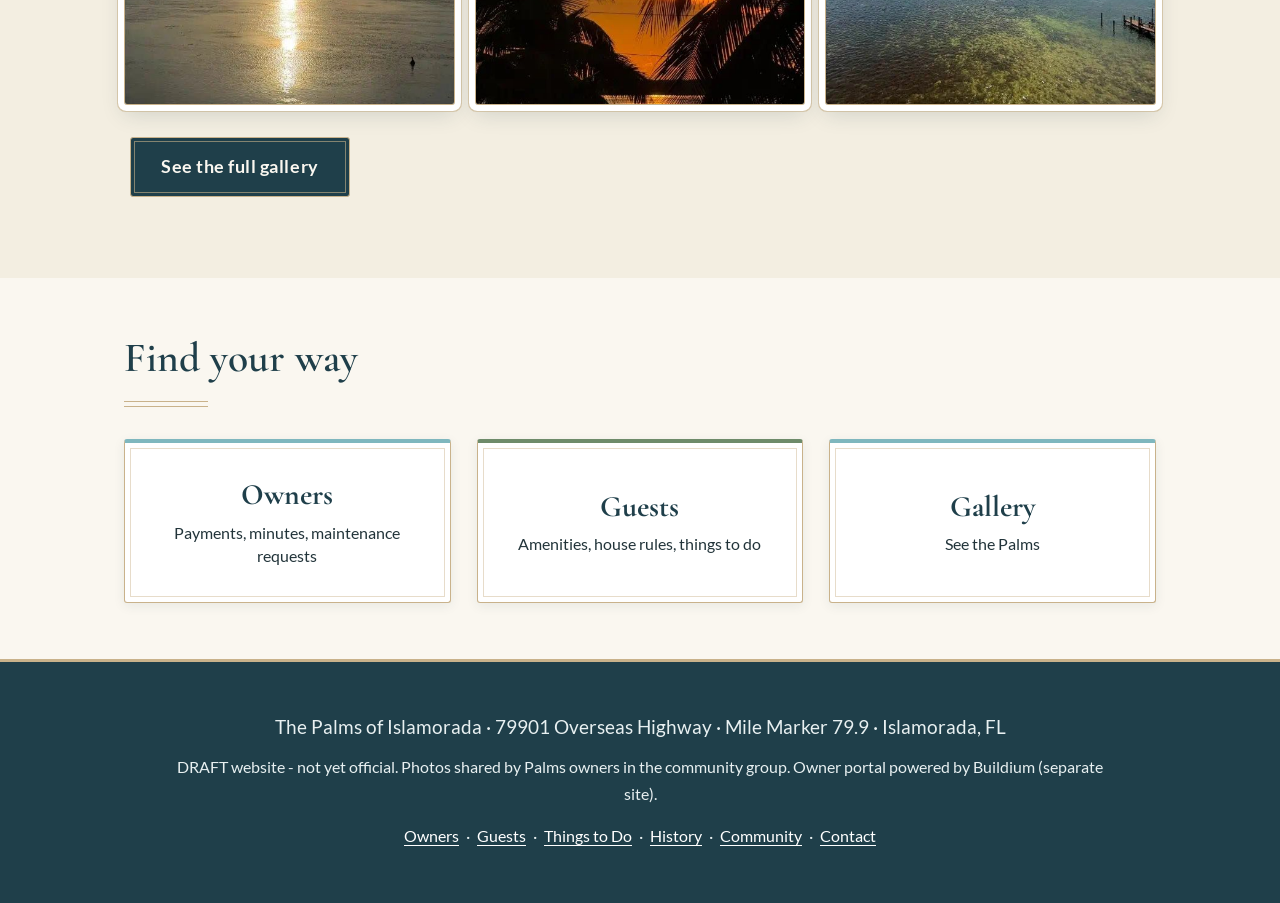
==== commit 2be2866a: "Update rules: grills, pool/hot tub, pets (owners only, 30 lb); remove fines rule" ====
--- a/index.html
+++ b/index.html
@@ -11,13 +11,13 @@
 <main id="main">
 <section><div class="wrap two"><div><h2>Welcome to paradise</h2>
 <p>The Palms of Islamorada is a condominium community of <strong>84 units</strong> sitting directly on the Atlantic Ocean at <strong>Mile Marker 79.9</strong> in the heart of the Florida Keys. Heated pool, hot tub, a tiki hut for gatherings, and plenty of lounge chairs for soaking up the sun.</p>
-<p>Palm-lined courtyards, a lobby book exchange, a shared grill area and a pier on the water round out the island lifestyle.</p>
+<p>Palm-lined courtyards, a lobby book exchange, community grills and a pier on the water round out the island lifestyle.</p>
 <p>Whether you are an owner taking care of business or a guest here to relax, you are in the right spot.</p>
 <a class="btn" href="owners.html">I'm an Owner</a><a class="btn alt" href="guests.html">I'm a Guest</a></div>
 <img class="photo" src="images/web/tiki-hut-roof-heron.jpg" alt="A white heron perched on the thatched roof of the tiki hut at The Palms" loading="lazy"></div></section>
 <section class="alt"><div class="wrap"><h2>Island life, on site</h2><div class="grid">
 <div class="card"><h3>Pool, deck &amp; hot tub</h3><p>Pool deck with lounge chairs and ocean views.</p></div>
-<div class="card sage"><h3>Tiki hut</h3><p>A big shared tiki hut for gatherings.</p></div>
+<div class="card sage"><h3>Tiki hut</h3><p>A big shared tiki hut for gatherings, with community grills nearby.</p></div>
 <div class="card"><h3>Mini-gyms</h3><p>Separate his and hers mini-gyms.</p></div>
 <div class="card sage"><h3>Oceanfront</h3><p>Pier, water access, and a kayak rack and ramp.</p></div></div></div></section>
 <section><div class="wrap"><h2>Your home on the water</h2><p><img class="photo" src="images/web/aerial-courtyard-waterfront.jpg" alt="Aerial view of The Palms white condo buildings around the courtyard, pool and tiki huts on the bay" loading="lazy" style="height:auto;max-height:520px"></p></div></section>
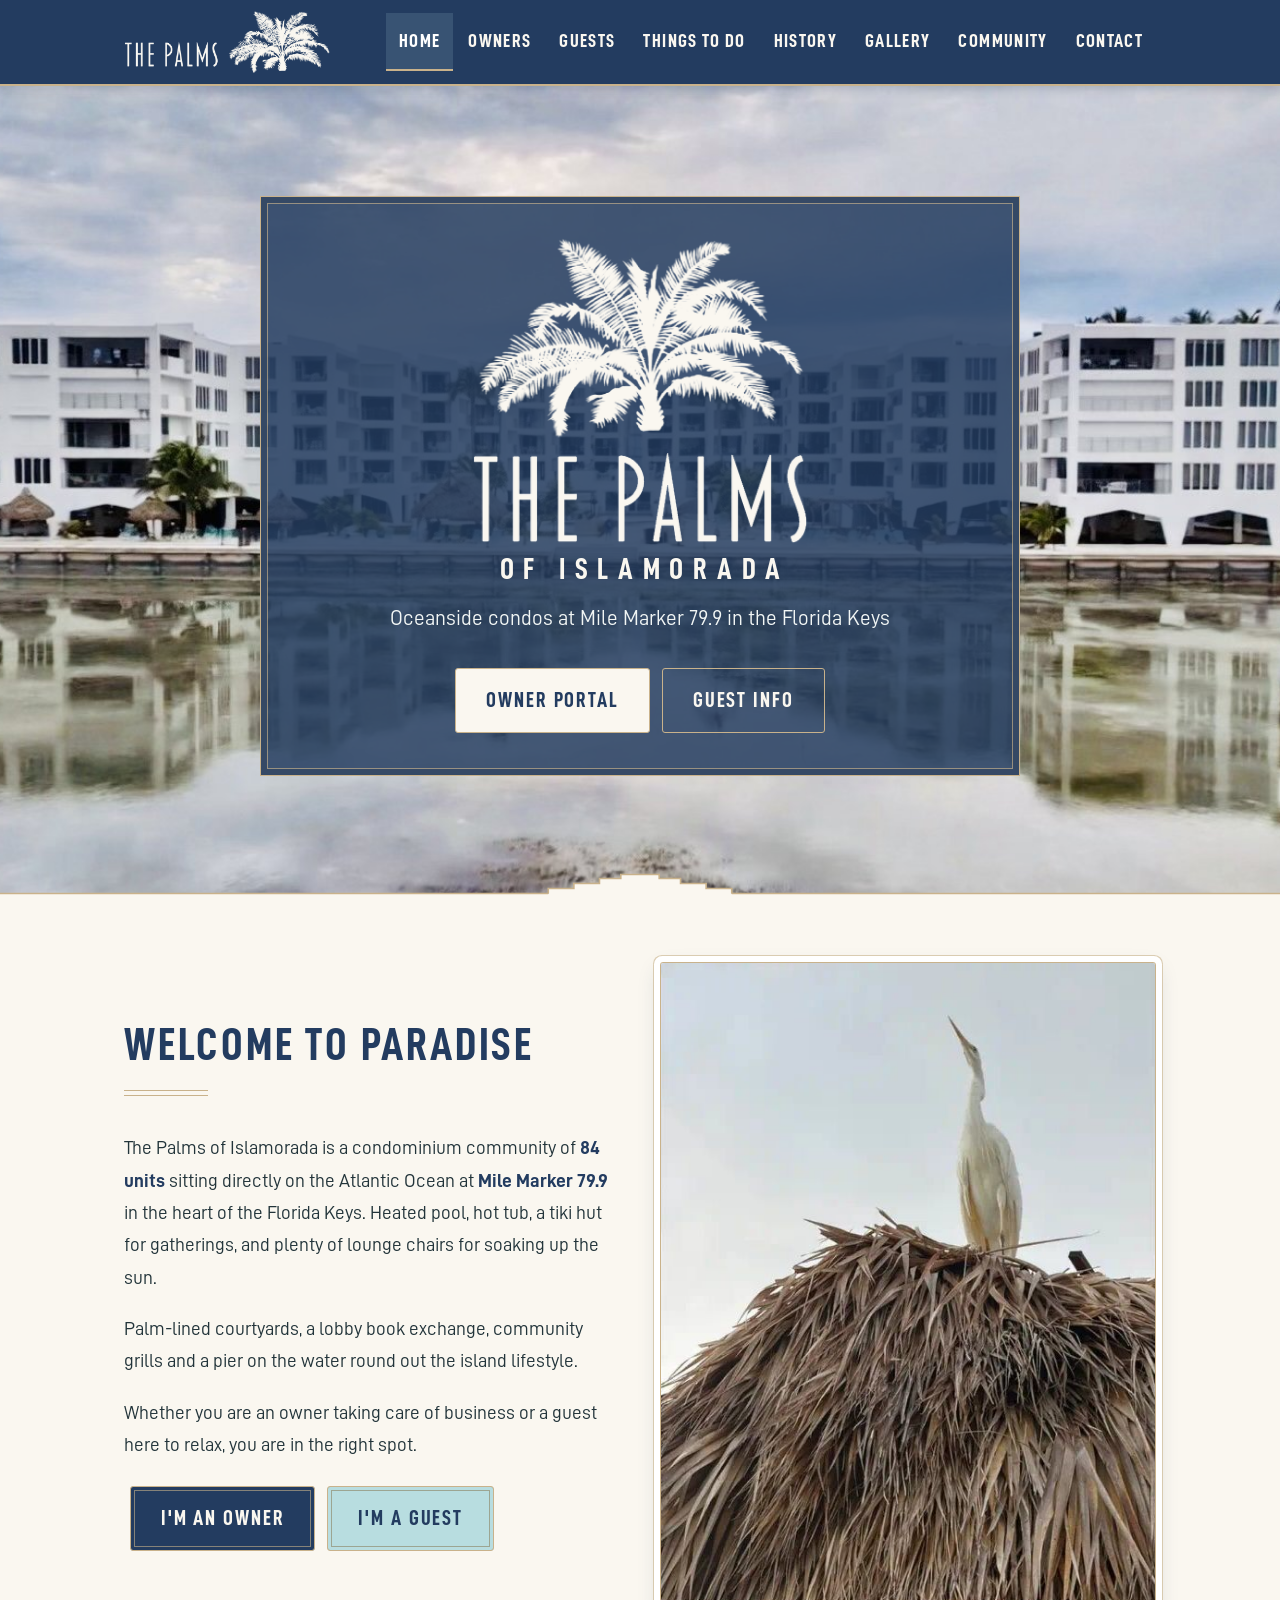
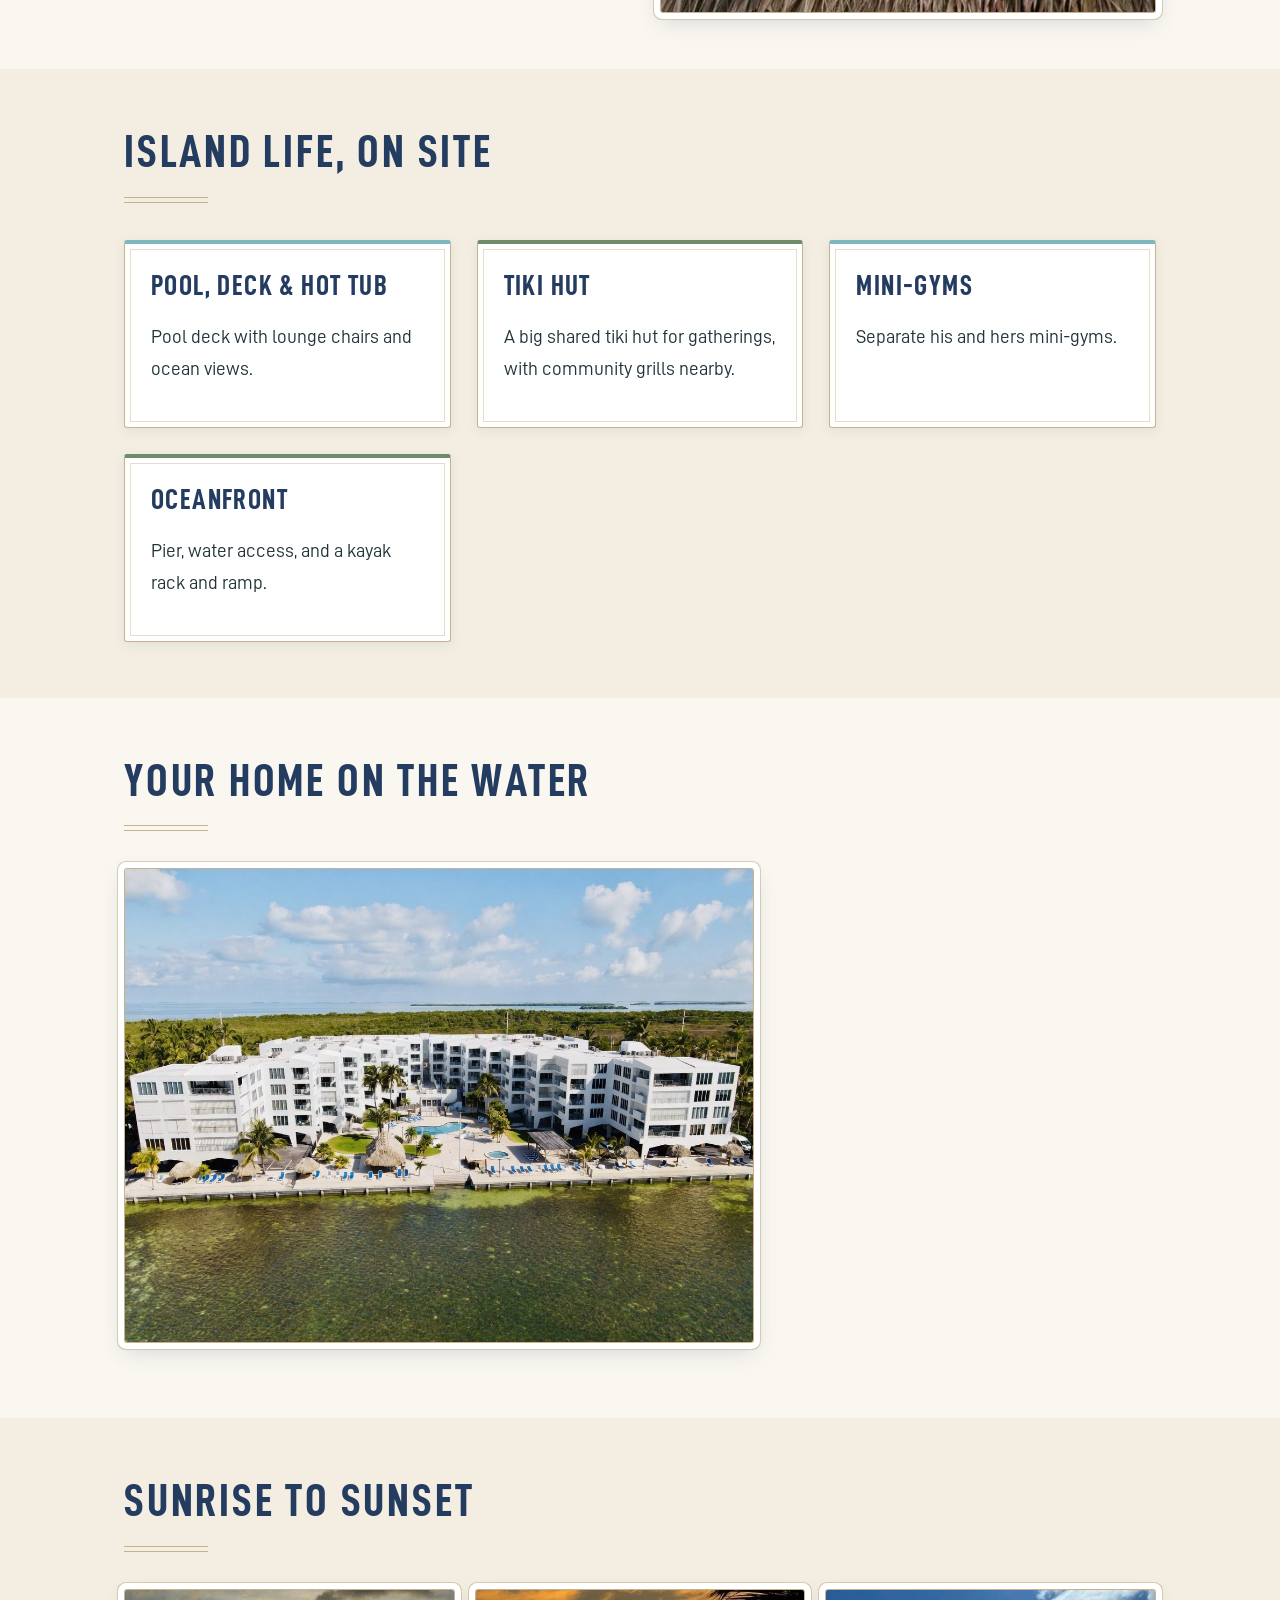
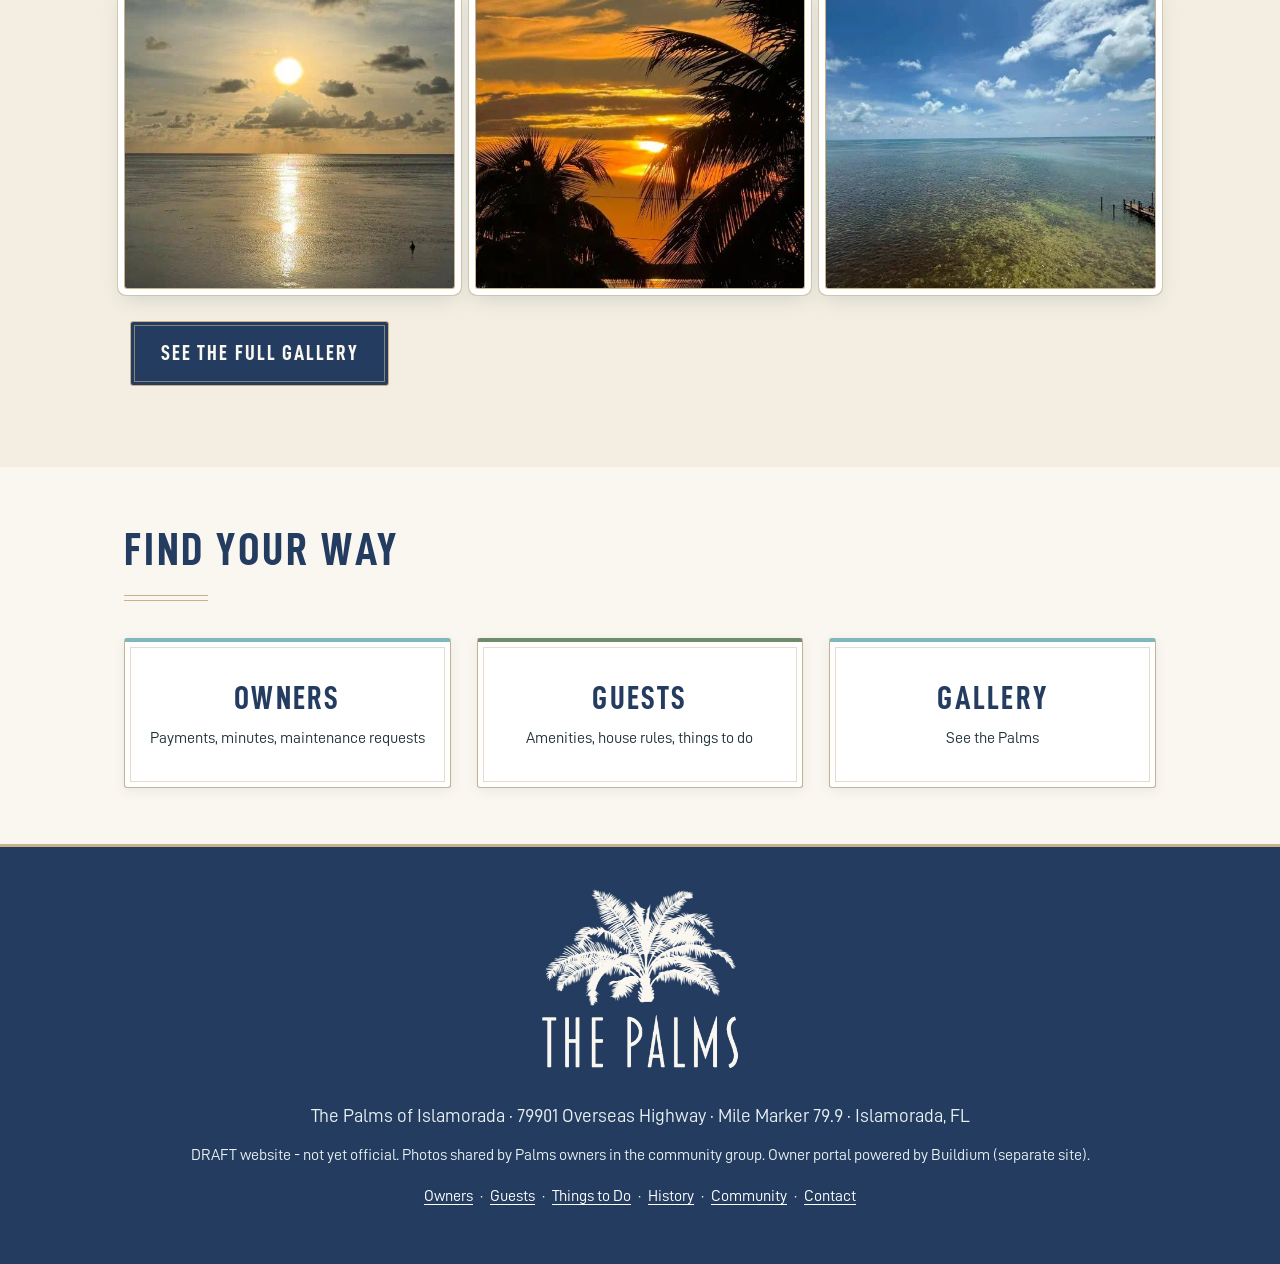
==== commit 84f210a7: "Apply architect's Palms logo and D-DIN typeface site-wide; new favicon" ====
--- a/index.html
+++ b/index.html
@@ -2,12 +2,12 @@
 <html lang="en"><head><meta name="robots" content="noindex,nofollow"><meta charset="utf-8"><meta name="viewport" content="width=device-width,initial-scale=1">
 <title>Home | The Palms of Islamorada</title>
 <meta name="description" content="The Palms of Islamorada - oceanside condominium community at Mile Marker 79.9, Islamorada, Florida Keys. Owner and guest information.">
-<meta name="theme-color" content="#1F3F4A"><link rel="preload" href="fonts/cormorant-600.woff2" as="font" type="font/woff2" crossorigin><link rel="preload" href="fonts/lato-400.woff2" as="font" type="font/woff2" crossorigin><link rel="stylesheet" href="style.css"></head><body>
+<meta name="theme-color" content="#233C60"><link rel="icon" href="images/web/favicon.ico" sizes="any"><link rel="icon" type="image/png" sizes="32x32" href="images/web/favicon-32.png"><link rel="apple-touch-icon" href="images/web/apple-touch-icon.png"><link rel="preload" href="fonts/D-DINCondensed-Bold.woff2" as="font" type="font/woff2" crossorigin><link rel="preload" href="fonts/D-DIN.woff2" as="font" type="font/woff2" crossorigin><link rel="stylesheet" href="style.css"></head><body>
 <a class="skip" href="#main">Skip to content</a>
-<header class="site"><div class="wrap"><a class="brand" href="index.html">The Palms</a>
+<header class="site"><div class="wrap"><a class="brand" href="index.html"><img src="images/web/palms-logo-horizontal-light.png" width="206" height="64" alt="The Palms of Islamorada logo"></a>
 <button class="menu-btn" aria-label="Menu" aria-expanded="false" id="menubtn">Menu</button>
 <nav id="nav"><ul><li><a href="index.html" aria-current="page">Home</a></li><li><a href="owners.html">Owners</a></li><li><a href="guests.html">Guests</a></li><li><a href="todo.html">Things to Do</a></li><li><a href="history.html">History</a></li><li><a href="gallery.html">Gallery</a></li><li><a href="community.html">Community</a></li><li><a href="contact.html">Contact</a></li></ul></nav></div></header>
-<div class="hero home"><div class="hero-card"><h1>The Palms of Islamorada</h1><p>Oceanside condos at Mile Marker 79.9 in the Florida Keys</p><a class="btn" href="owners.html">Owner Portal</a><a class="btn alt" href="guests.html">Guest Info</a></div><svg class="deco-divider" viewBox="0 0 1200 40" preserveAspectRatio="none" aria-hidden="true"><path d="M0 40V27H514V22H538V17H562V12H582V8H618V12H638V17H662V22H686V27H1200V40Z" fill="#FAF7F0"/><path d="M0 26.5H514M686 26.5H1200" stroke="#C9B28B" stroke-width="1.5" fill="none"/><path d="M514 26.5V21.5H538V16.5H562V11.5H582V7.5H618V11.5H638V16.5H662V21.5H686V26.5" stroke="#C9B28B" stroke-width="1.5" fill="none"/></svg></div>
+<div class="hero home"><div class="hero-card"><h1 class="logo-h1"><img class="logo-lockup" src="images/web/palms-logo-light.png" width="340" height="311" alt="The Palms of Islamorada logo"><span class="ofisl" aria-hidden="true">of Islamorada</span></h1><p>Oceanside condos at Mile Marker 79.9 in the Florida Keys</p><a class="btn" href="owners.html">Owner Portal</a><a class="btn alt" href="guests.html">Guest Info</a></div><svg class="deco-divider" viewBox="0 0 1200 40" preserveAspectRatio="none" aria-hidden="true"><path d="M0 40V27H514V22H538V17H562V12H582V8H618V12H638V17H662V22H686V27H1200V40Z" fill="#FAF7F0"/><path d="M0 26.5H514M686 26.5H1200" stroke="#C9B28B" stroke-width="1.5" fill="none"/><path d="M514 26.5V21.5H538V16.5H562V11.5H582V7.5H618V11.5H638V16.5H662V21.5H686V26.5" stroke="#C9B28B" stroke-width="1.5" fill="none"/></svg></div>
 <main id="main">
 <section><div class="wrap two"><div><h2>Welcome to paradise</h2>
 <p>The Palms of Islamorada is a condominium community of <strong>84 units</strong> sitting directly on the Atlantic Ocean at <strong>Mile Marker 79.9</strong> in the heart of the Florida Keys. Heated pool, hot tub, a tiki hut for gatherings, and plenty of lounge chairs for soaking up the sun.</p>
@@ -30,7 +30,7 @@
 <a class="bigbtn" href="owners.html">Owners<small>Payments, minutes, maintenance requests</small></a>
 <a class="bigbtn sage" href="guests.html">Guests<small>Amenities, house rules, things to do</small></a>
 <a class="bigbtn" href="gallery.html">Gallery<small>See the Palms</small></a></div></div></section></main>
-<footer><p>The Palms of Islamorada · 79901 Overseas Highway · Mile Marker 79.9 · Islamorada, FL</p>
+<footer><a class="footer-logo" href="index.html"><img src="images/web/palms-logo-light.png" width="200" height="183" alt="The Palms of Islamorada logo"></a><p>The Palms of Islamorada · 79901 Overseas Highway · Mile Marker 79.9 · Islamorada, FL</p>
 <p class="small">DRAFT website - not yet official. Photos shared by Palms owners in the community group. Owner portal powered by Buildium (separate site).</p>
 <p class="small"><a href="owners.html">Owners</a> · <a href="guests.html">Guests</a> · <a href="todo.html">Things to Do</a> · <a href="history.html">History</a> · <a href="community.html">Community</a> · <a href="contact.html">Contact</a></p></footer>
 <script src="site.js"></script></body></html>
--- a/style.css
+++ b/style.css
@@ -1,35 +1,32 @@
+@font-face{font-family:"D-DIN";font-weight:400;font-style:normal;font-display:swap;src:url(fonts/D-DIN.woff2) format("woff2")}
+@font-face{font-family:"D-DIN";font-weight:700;font-style:normal;font-display:swap;src:url(fonts/D-DIN-Bold.woff2) format("woff2")}
+@font-face{font-family:"D-DIN Condensed";font-weight:700;font-style:normal;font-display:swap;src:url(fonts/D-DINCondensed-Bold.woff2) format("woff2")}
 /* The Palms of Islamorada - refined island palette. Edit the variables below to retheme. */
-@font-face{font-family:"Cormorant Garamond";font-weight:500;font-style:normal;font-display:swap;src:url(fonts/cormorant-500.woff2) format("woff2")}
-@font-face{font-family:"Cormorant Garamond";font-weight:600;font-style:normal;font-display:swap;src:url(fonts/cormorant-600.woff2) format("woff2")}
-@font-face{font-family:"Cormorant Garamond";font-weight:700;font-style:normal;font-display:swap;src:url(fonts/cormorant-700.woff2) format("woff2")}
-@font-face{font-family:"Lato";font-weight:400;font-style:normal;font-display:swap;src:url(fonts/lato-400.woff2) format("woff2")}
-@font-face{font-family:"Lato";font-weight:700;font-style:normal;font-display:swap;src:url(fonts/lato-700.woff2) format("woff2")}
-@font-face{font-family:"Lato";font-weight:900;font-style:normal;font-display:swap;src:url(fonts/lato-900.woff2) format("woff2")}
 
 :root{
   --cream:#FAF7F0;--cream-2:#F3EEE1;--white:#fff;
   --haint:#B8DDE0;--haint-d:#7FB7BE;--haint-tint:#E9F4F5;
-  --ink:#1F3F4A;--text:#22343A;
+  --ink:#233C60;--text:#22343A;
   --link:#17606C;
   --sage:#6E8B6A;--sage-d:#4B6748;
   --tan:#C9B28B;--tan-d:#7A6034;
-  --header-h:72px;
+  --header-h:84px;
   /* HERO IMAGE: change this one line to swap the home-page hero (e.g. a new building rendering) */
   --hero-image:url('images/web/palms-rendering-hero.jpg');
   --hero-pos:center 40%;
-  --serif:"Cormorant Garamond","Palatino Linotype",Palatino,Georgia,serif;
-  --sans:"Lato","Segoe UI",Helvetica,Arial,sans-serif;
+  --serif:"D-DIN Condensed","Arial Narrow","Roboto Condensed",Arial,sans-serif;
+  --sans:"D-DIN","Segoe UI",Helvetica,Arial,sans-serif;
 }
 *{box-sizing:border-box}
 html{scroll-behavior:smooth;scroll-padding-top:calc(var(--header-h) + 16px)}
 [id]{scroll-margin-top:calc(var(--header-h) + 16px)}
 @media(prefers-reduced-motion:reduce){html{scroll-behavior:auto}*{transition:none!important}}
 body{margin:0;font-family:var(--sans);color:var(--text);background:var(--cream);line-height:1.7;font-size:1.1875rem}
-h1,h2,h3{font-family:var(--serif);font-weight:600;line-height:1.2;margin:0 0 .5em;color:var(--ink)}
-h1{font-size:clamp(2.4rem,6vw,3.7rem);letter-spacing:.01em}
-h2{font-size:clamp(1.95rem,4.5vw,2.6rem)}
+h1,h2,h3{font-family:var(--serif);font-weight:700;text-transform:uppercase;letter-spacing:.06em;line-height:1.15;margin:0 0 .5em;color:var(--ink)}
+h1{font-size:clamp(2.6rem,7vw,4rem);letter-spacing:.08em}
+h2{font-size:clamp(2.1rem,5vw,2.9rem)}
 h2:after{content:"";display:block;width:84px;height:1px;background:var(--tan);box-shadow:0 5px 0 var(--tan);margin:.4em 0 .9em}
-h3{font-size:1.55rem;font-weight:700}
+h3{font-size:1.75rem;font-weight:700;letter-spacing:.05em}
 a{color:var(--link);text-underline-offset:3px}
 a:hover{color:var(--ink)}
 :focus-visible{outline:3px solid var(--link);outline-offset:3px}
@@ -41,15 +38,16 @@
 strong{color:var(--ink)}
 
 /* header + nav */
-header.site{position:sticky;top:0;z-index:50;background:var(--ink);color:var(--cream);border-bottom:2px solid var(--tan);box-shadow:0 2px 10px rgba(31,63,74,.25)}
+header.site{position:sticky;top:0;z-index:50;background:var(--ink);color:var(--cream);border-bottom:2px solid var(--tan);box-shadow:0 2px 10px rgba(35,60,96,.25)}
 header.site .wrap{display:flex;align-items:center;justify-content:space-between;min-height:var(--header-h)}
-.brand{font-family:var(--serif);font-size:1.75rem;font-weight:700;letter-spacing:.04em;color:var(--cream);text-decoration:none;padding:8px 0}
-.brand:hover{color:var(--haint)}
+.brand{display:flex;align-items:center;padding:8px 0;color:var(--cream);text-decoration:none}
+.brand img{height:64px;width:auto;max-width:100%}
+.brand:hover img{opacity:.88}
 nav ul{display:flex;gap:2px;list-style:none;margin:0;padding:0}
-nav a{display:block;color:var(--cream);text-decoration:none;padding:12px 13px;min-height:48px;font-weight:700;font-size:1.02rem;letter-spacing:.02em;border-bottom:2px solid transparent}
+nav a{display:block;color:var(--cream);text-decoration:none;padding:12px 13px;min-height:48px;font-family:var(--serif);text-transform:uppercase;font-weight:700;font-size:1.2rem;letter-spacing:.07em;border-bottom:2px solid transparent}
 nav a:hover{color:var(--haint);border-bottom-color:var(--tan)}
 nav a[aria-current="page"]{border-bottom-color:var(--tan);color:#fff;background:rgba(184,221,224,.14)}
-.menu-btn{display:none;background:transparent;border:1px solid var(--tan);color:var(--cream);border-radius:4px;font:700 1.05rem var(--sans);letter-spacing:.06em;padding:10px 18px;min-height:48px;cursor:pointer}
+.menu-btn{display:none;background:transparent;border:1px solid var(--tan);color:var(--cream);border-radius:4px;font:700 1.2rem var(--serif);text-transform:uppercase;letter-spacing:.1em;padding:10px 18px;min-height:48px;cursor:pointer}
 .menu-btn:hover{background:rgba(184,221,224,.15)}
 @media(max-width:1060px){
   .menu-btn{display:block}
@@ -63,8 +61,12 @@
 .hero{position:relative;text-align:center;color:var(--cream);background:var(--ink) var(--hero) var(--hero-pos,center)/cover no-repeat;padding:72px 20px 96px}
 .hero.home{--hero:var(--hero-image);padding:110px 20px 130px;min-height:600px;display:flex;align-items:center;justify-content:center}
 .hero.small{padding:56px 20px 84px}
-.hero-card{position:relative;max-width:760px;margin:0 auto;padding:44px 40px 36px;background:rgba(31,63,74,.84);border:1px solid var(--tan);box-shadow:inset 0 0 0 6px rgba(31,63,74,.84),inset 0 0 0 7px rgba(201,178,139,.65)}
-.hero-card:before{content:"";display:block;width:84px;height:84px;margin:-30px auto 8px;background:url("data:image/svg+xml,%3Csvg xmlns=%22http://www.w3.org/2000/svg%22 viewBox=%220 0 100 100%22%3E%3Cg fill=%22%23C9B28B%22 stroke=%22none%22%3E%0A%3Cpath d=%22M47 98C48 78 50 62 54 46L58 46C55 62 54 80 55 98Z%22/%3E%0A%3Cpath d=%22M56 44C44 30 26 28 10 38C24 33 40 36 54 46Z%22/%3E%0A%3Cpath d=%22M56 44C48 24 32 14 14 16C30 20 44 30 54 46Z%22/%3E%0A%3Cpath d=%22M56 44C60 24 74 12 92 14C76 20 64 30 58 46Z%22/%3E%0A%3Cpath d=%22M56 44C68 30 86 30 96 42C82 36 68 38 58 46Z%22/%3E%0A%3Cpath d=%22M56 44C40 40 24 48 16 62C28 52 42 48 55 47Z%22/%3E%0A%3Cpath d=%22M57 44C72 40 86 48 92 62C82 52 70 48 58 47Z%22/%3E%0A%3Cpath d=%22M56 44C52 30 54 16 62 4C60 18 60 32 58 44Z%22/%3E%0A%3Ccircle cx=%2254%22 cy=%2249%22 r=%222.6%22/%3E%3Ccircle cx=%2259%22 cy=%2249%22 r=%222.4%22/%3E%0A%3C/g%3E%3Cpath d=%22M30 98H80%22 stroke=%22%23C9B28B%22 stroke-width=%222%22 stroke-linecap=%22round%22/%3E%3C/svg%3E") center/contain no-repeat}
+.hero-card{position:relative;max-width:760px;margin:0 auto;padding:44px 40px 36px;background:rgba(35,60,96,.84);border:1px solid var(--tan);box-shadow:inset 0 0 0 6px rgba(35,60,96,.84),inset 0 0 0 7px rgba(201,178,139,.65)}
+.hero-card:before{content:"";display:block;width:150px;height:93px;margin:-26px auto 14px;background:url(images/web/palms-emblem-light.png) center/contain no-repeat}
+.hero.home .hero-card:before{display:none}
+.hero-card .logo-lockup{width:min(100%,340px);height:auto;margin:-6px auto 6px}
+.hero-card h1.logo-h1{margin:0;letter-spacing:0;text-transform:none}
+.hero-card .ofisl{display:block;font-family:var(--serif);font-weight:700;text-transform:uppercase;letter-spacing:.32em;font-size:clamp(1.3rem,4.5vw,1.9rem);color:var(--cream);margin:2px 0 14px;padding-left:.32em}
 .hero h1{color:var(--cream);margin-bottom:.3em}
 .hero p{font-size:1.3rem;max-width:36em;margin:0 auto 1.2em;color:#F2F6F5}
 .deco-divider{position:absolute;bottom:-1px;left:0;width:100%;height:40px;display:block}
@@ -75,7 +77,7 @@
 }
 
 /* buttons */
-.btn{display:inline-block;background:var(--ink);color:var(--cream);text-decoration:none;font-weight:700;font-size:1.1rem;letter-spacing:.03em;padding:14px 30px;min-height:52px;border:1px solid var(--tan);border-radius:3px;box-shadow:inset 0 0 0 3px var(--ink),inset 0 0 0 4px rgba(201,178,139,.6);margin:6px;transition:background .15s}
+.btn{display:inline-block;background:var(--ink);color:var(--cream);text-decoration:none;font-family:var(--serif);text-transform:uppercase;font-weight:700;font-size:1.3rem;letter-spacing:.09em;padding:14px 30px;min-height:52px;border:1px solid var(--tan);border-radius:3px;box-shadow:inset 0 0 0 3px var(--ink),inset 0 0 0 4px rgba(201,178,139,.6);margin:6px;transition:background .15s}
 .btn:hover{background:#2B5663;color:#fff}
 .btn.alt{background:var(--haint);color:var(--ink);box-shadow:inset 0 0 0 3px var(--haint),inset 0 0 0 4px rgba(122,96,52,.45)}
 .btn.alt:hover{background:var(--haint-d);color:var(--ink)}
@@ -87,32 +89,32 @@
 /* sections */
 section{padding:56px 0}
 section.alt{background:var(--cream-2)}
-.grid{display:grid;gap:26px;grid-template-columns:repeat(auto-fit,minmax(260px,1fr))}
-.card{background:var(--white);border:1px solid var(--tan);border-top:4px solid var(--haint-d);border-radius:3px;padding:26px 26px 22px;box-shadow:inset 0 0 0 5px var(--white),inset 0 0 0 6px rgba(201,178,139,.45),0 3px 12px rgba(31,63,74,.08)}
+.grid{display:grid;gap:26px;grid-template-columns:repeat(auto-fit,minmax(min(260px,100%),1fr))}
+.card{background:var(--white);border:1px solid var(--tan);border-top:4px solid var(--haint-d);border-radius:3px;padding:26px 26px 22px;box-shadow:inset 0 0 0 5px var(--white),inset 0 0 0 6px rgba(201,178,139,.45),0 3px 12px rgba(35,60,96,.08)}
 .card.sage{border-top-color:var(--sage)}
 .card h3,.spot h3{margin-bottom:.35em}
 section.alt .card,section.alt .spot{background:var(--white)}
-.bigbtn{display:flex;flex-direction:column;align-items:center;justify-content:center;text-align:center;text-decoration:none;color:var(--ink);background:var(--white);border:1px solid var(--tan);border-top:4px solid var(--haint-d);border-radius:3px;padding:34px 22px;min-height:150px;font-family:var(--serif);font-weight:700;font-size:1.85rem;line-height:1.2;box-shadow:inset 0 0 0 5px var(--white),inset 0 0 0 6px rgba(201,178,139,.45),0 3px 12px rgba(31,63,74,.08);transition:background .15s}
+.bigbtn{display:flex;flex-direction:column;align-items:center;justify-content:center;text-align:center;text-decoration:none;color:var(--ink);background:var(--white);border:1px solid var(--tan);border-top:4px solid var(--haint-d);border-radius:3px;padding:34px 22px;min-height:150px;font-family:var(--serif);text-transform:uppercase;letter-spacing:.07em;font-weight:700;font-size:2rem;line-height:1.2;box-shadow:inset 0 0 0 5px var(--white),inset 0 0 0 6px rgba(201,178,139,.45),0 3px 12px rgba(35,60,96,.08);transition:background .15s}
 .bigbtn:hover{background:var(--haint-tint);color:var(--ink)}
 .bigbtn.sage{border-top-color:var(--sage)}
-.bigbtn small{font-family:var(--sans);font-weight:400;font-size:1.02rem;line-height:1.45;color:var(--text);margin-top:8px}
+.bigbtn small{font-family:var(--sans);text-transform:none;letter-spacing:0;font-weight:400;font-size:1.02rem;line-height:1.45;color:var(--text);margin-top:8px}
 
 /* placeholders and notices - visible but calm */
 .ph{background:#F1E9D6;border:1px dashed #A38A5A;border-radius:4px;padding:1px 8px;font-weight:700;font-size:.95em;color:#5A4620}
 .notice{background:var(--haint-tint);border:1px solid var(--haint-d);border-left:5px solid var(--haint-d);padding:14px 18px;border-radius:3px;margin:20px 0;color:var(--ink)}
 
 /* photos */
-.photo{border-radius:3px;border:1px solid var(--tan);box-shadow:0 0 0 6px var(--white),0 0 0 7px rgba(201,178,139,.6),0 8px 22px rgba(31,63,74,.18);width:100%;height:100%;object-fit:cover}
+.photo{border-radius:3px;border:1px solid var(--tan);box-shadow:0 0 0 6px var(--white),0 0 0 7px rgba(201,178,139,.6),0 8px 22px rgba(35,60,96,.18);width:100%;height:100%;object-fit:cover}
 .two{display:grid;gap:40px;grid-template-columns:1fr 1fr;align-items:center}@media(max-width:760px){.two{grid-template-columns:1fr}}
 ul.checks{list-style:none;padding:0}
 ul.checks li{position:relative;padding-left:28px;margin-bottom:.4em}
 ul.checks li:before{content:"";position:absolute;left:4px;top:.7em;width:9px;height:9px;background:var(--tan);transform:rotate(45deg)}
 .strip{display:grid;gap:20px;grid-template-columns:repeat(3,1fr);margin:8px 0 26px}.strip .photo{height:300px}@media(max-width:760px){.strip{grid-template-columns:1fr}}
-.gallery{display:grid;gap:18px;grid-template-columns:repeat(auto-fill,minmax(280px,1fr));grid-auto-rows:220px;grid-auto-flow:dense}
-.gallery button{position:relative;border:1px solid var(--tan);padding:0;background:var(--haint-tint);cursor:pointer;border-radius:3px;overflow:hidden;box-shadow:0 3px 12px rgba(31,63,74,.15);display:block;width:100%;height:100%}
+.gallery{display:grid;gap:18px;grid-template-columns:repeat(auto-fill,minmax(min(280px,100%),1fr));grid-auto-rows:220px;grid-auto-flow:dense}
+.gallery button{position:relative;border:1px solid var(--tan);padding:0;background:var(--haint-tint);cursor:pointer;border-radius:3px;overflow:hidden;box-shadow:0 3px 12px rgba(35,60,96,.15);display:block;width:100%;height:100%}
 .gallery button.tall{grid-row:span 2}
 .gallery img{width:100%;height:100%;object-fit:cover;object-position:var(--pos,center);transition:transform .3s}.gallery button:hover img{transform:scale(1.04)}
-.gallery .cap{position:absolute;left:0;right:0;bottom:0;padding:26px 14px 10px;text-align:left;font:700 1rem/1.3 var(--sans);color:#fff;background:linear-gradient(rgba(31,63,74,0),rgba(31,63,74,.9) 60%)}
+.gallery .cap{position:absolute;left:0;right:0;bottom:0;padding:26px 14px 10px;text-align:left;font:700 1rem/1.3 var(--sans);color:#fff;background:linear-gradient(rgba(35,60,96,0),rgba(35,60,96,.9) 60%)}
 .gallery button:focus-visible{outline-offset:2px}
 @media(max-width:700px){.gallery{grid-template-columns:1fr;grid-auto-rows:240px}}
 .figure{margin:34px 0 0;max-width:760px}
@@ -123,6 +125,8 @@
 /* footer */
 footer{background:var(--ink);color:#E8F0F1;text-align:center;padding:40px 24px;border-top:3px solid var(--tan);position:relative}
 footer p{margin:.5em auto;max-width:60em}
+footer .footer-logo{display:inline-block;padding:0;margin:0 auto 10px}
+footer .footer-logo img{width:200px;height:auto;margin:0 auto}
 footer a{color:#fff;display:inline-block;padding:6px 4px}
 footer a:hover{color:var(--haint)}
 footer .small{font-size:1rem}
@@ -131,17 +135,17 @@
 
 /* Things to Do / History */
 .chips{display:flex;flex-wrap:wrap;gap:12px;margin:22px 0 8px}
-.chip{font:700 1.02rem var(--sans);border:1px solid var(--link);background:var(--white);color:var(--link);border-radius:3px;padding:10px 18px;min-height:48px;cursor:pointer}
+.chip{font:700 1.15rem var(--serif);text-transform:uppercase;letter-spacing:.06em;border:1px solid var(--link);background:var(--white);color:var(--link);border-radius:3px;padding:10px 18px;min-height:48px;cursor:pointer}
 .chip:hover{background:var(--haint-tint)}
 .chip.on{background:var(--ink);border-color:var(--ink);color:var(--cream)}
-.spot{background:var(--white);border:1px solid var(--tan);border-top:4px solid var(--haint-d);border-radius:3px;padding:22px 24px;box-shadow:inset 0 0 0 5px var(--white),inset 0 0 0 6px rgba(201,178,139,.45),0 3px 12px rgba(31,63,74,.08);display:flex;flex-direction:column;position:relative}
+.spot{background:var(--white);border:1px solid var(--tan);border-top:4px solid var(--haint-d);border-radius:3px;padding:22px 24px;box-shadow:inset 0 0 0 5px var(--white),inset 0 0 0 6px rgba(201,178,139,.45),0 3px 12px rgba(35,60,96,.08);display:flex;flex-direction:column;position:relative}
 .spot h3{font-size:1.45rem}
 .spot .loc{font-weight:700;color:var(--tan-d);margin:.1em 0 .5em;font-size:1rem;letter-spacing:.01em}
 .spot p{margin:.2em 0}
 .spot .weblink{margin-top:auto;padding-top:12px;font-weight:700;display:inline-block;min-height:44px}
 .spot[data-fav="1"]{border-top-color:var(--sage)}
 .spot[data-fav="1"]:before{content:"Local favorite";display:block;font-size:.8rem;text-transform:uppercase;letter-spacing:.14em;font-weight:900;color:var(--sage-d);margin-bottom:6px}
-.grid.spots{grid-template-columns:repeat(auto-fill,minmax(300px,1fr))}
+.grid.spots{grid-template-columns:repeat(auto-fill,minmax(min(300px,100%),1fr))}
 [hidden]{display:none!important}
 .timeline{list-style:none;padding:0;margin:0;border-left:2px solid var(--tan)}
 .timeline li{position:relative;padding:0 0 22px 28px}
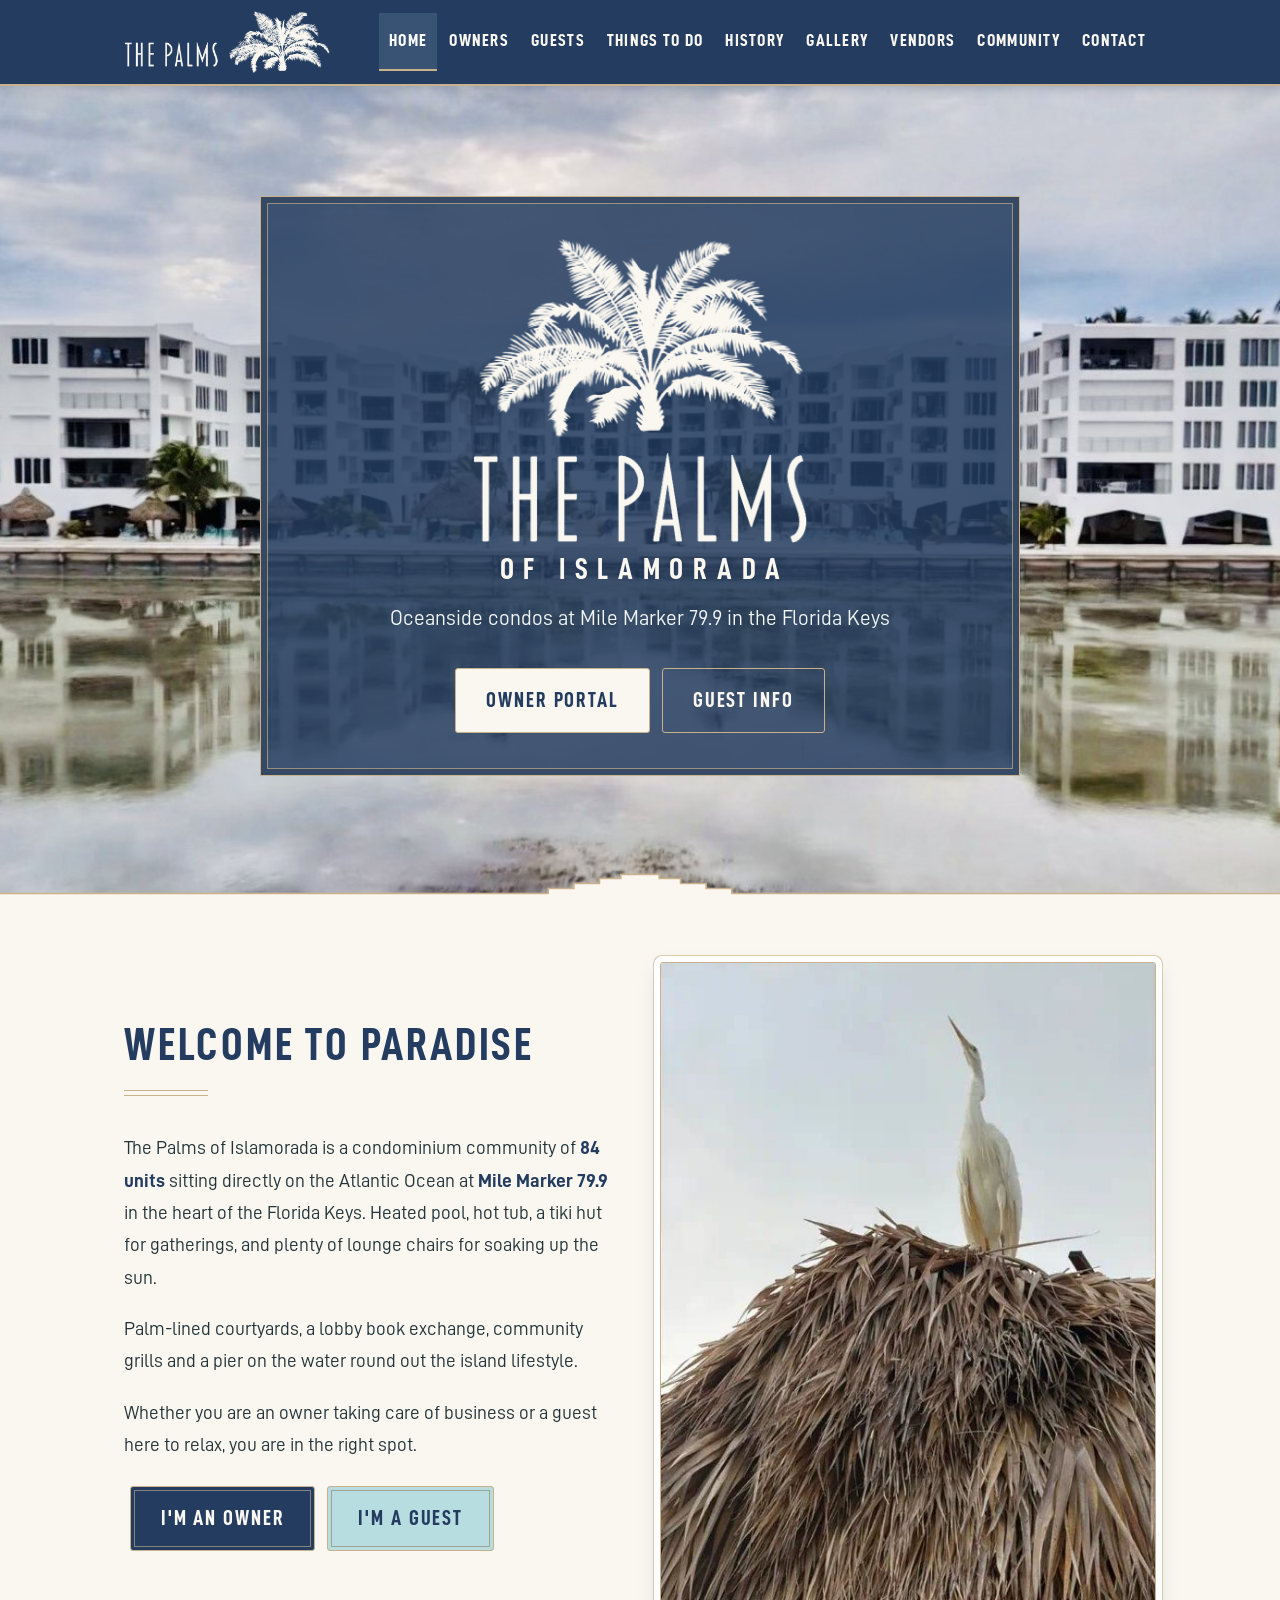
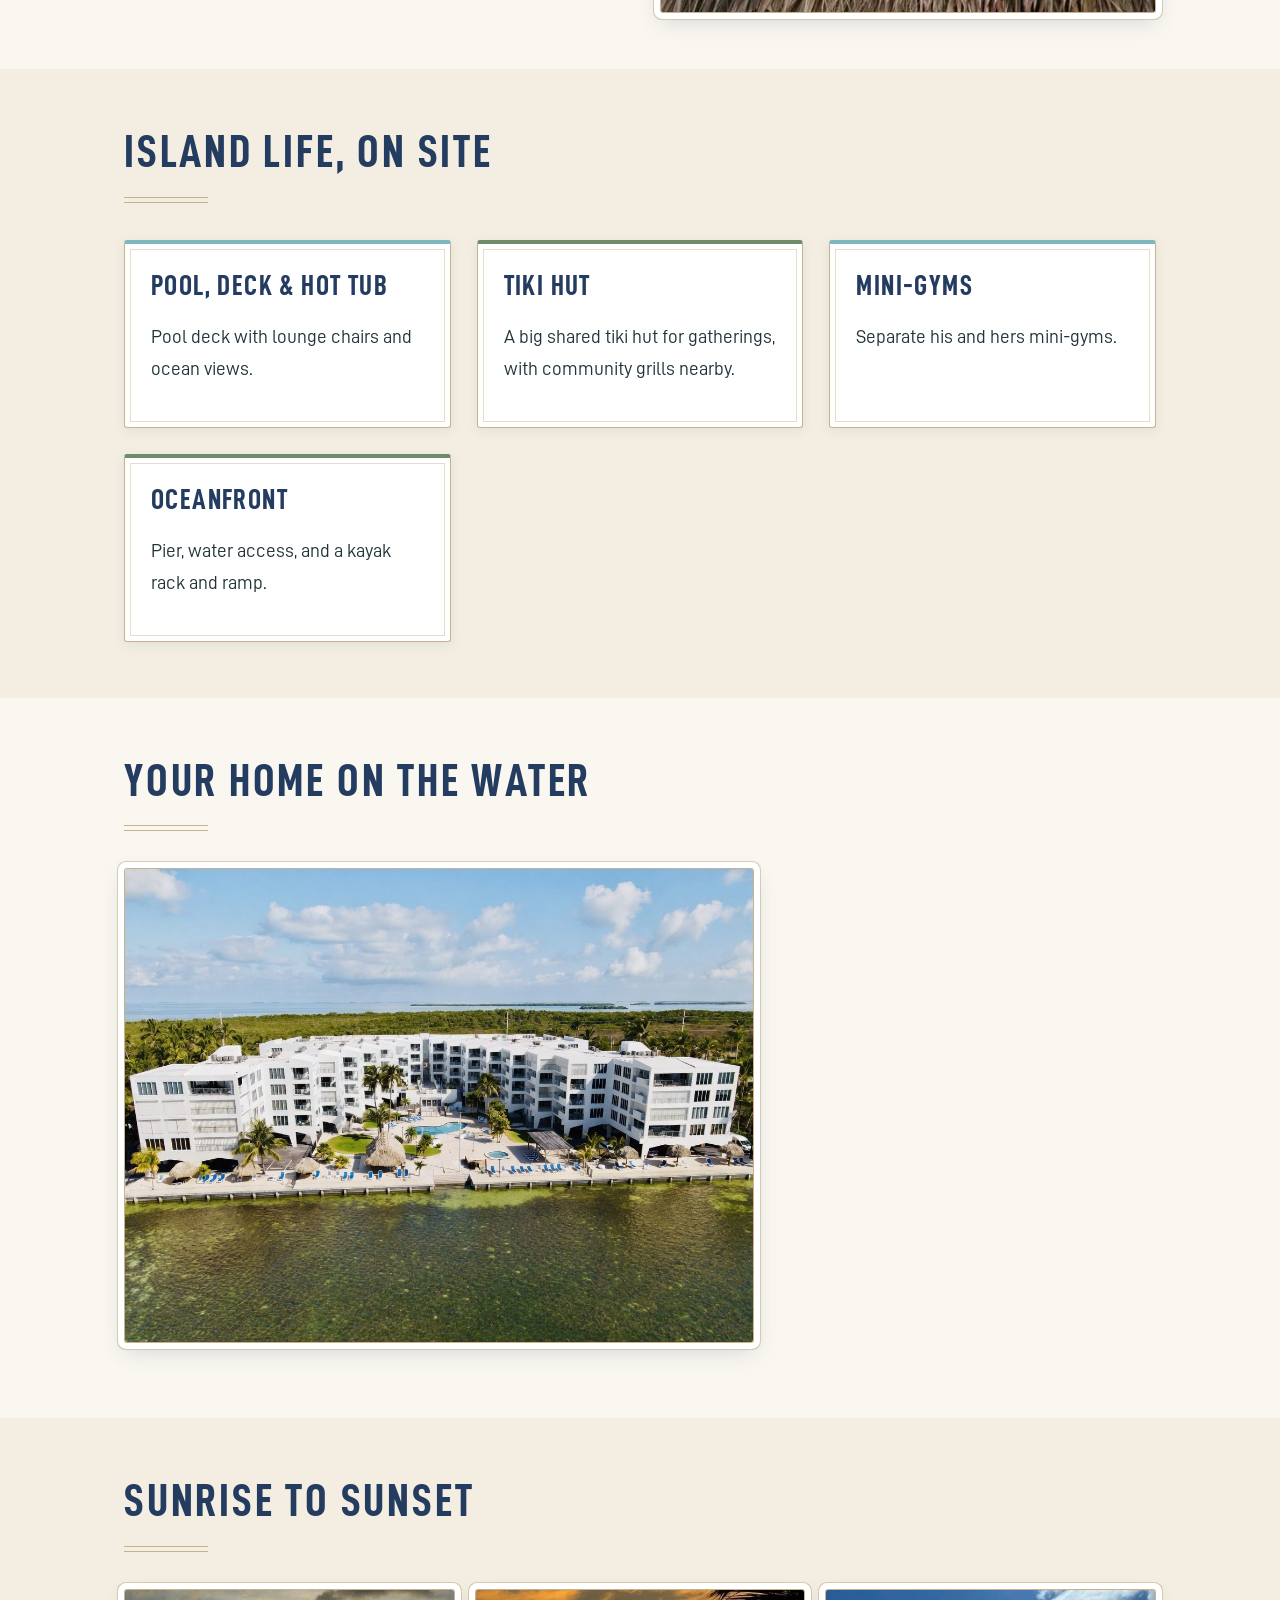
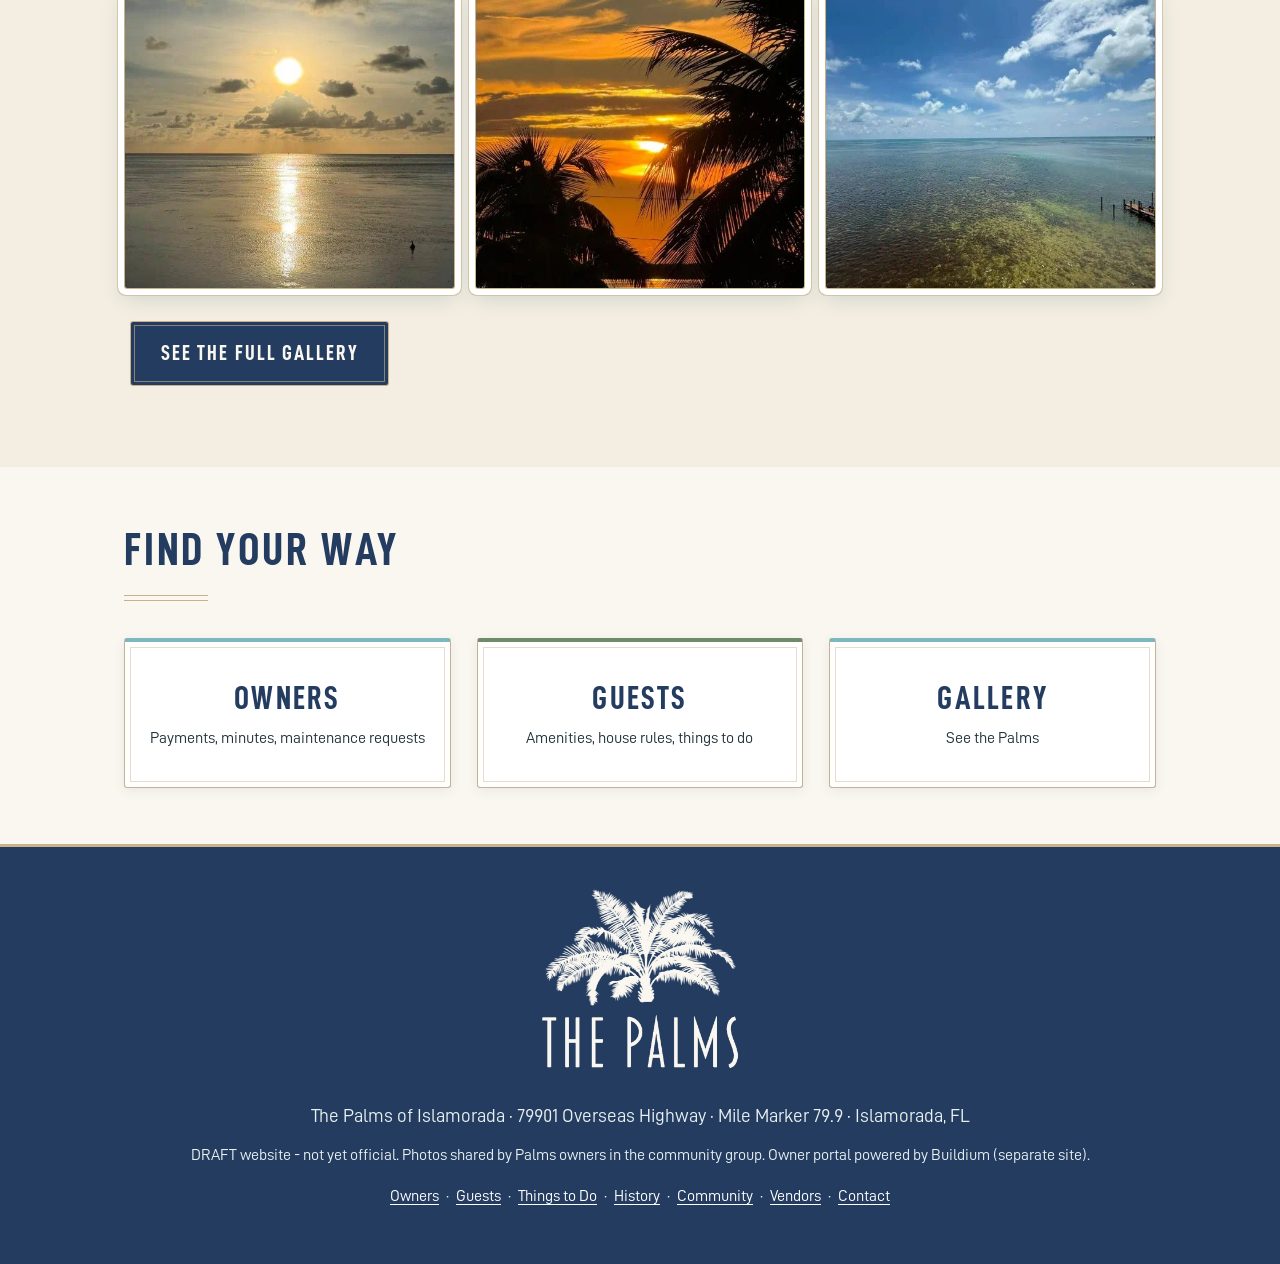
==== commit 8a18eb8c: "Vendors page preview; pool/hot tub supervision wording per legal memo; nav update" ====
--- a/index.html
+++ b/index.html
@@ -6,7 +6,7 @@
 <a class="skip" href="#main">Skip to content</a>
 <header class="site"><div class="wrap"><a class="brand" href="index.html"><img src="images/web/palms-logo-horizontal-light.png" width="206" height="64" alt="The Palms of Islamorada logo"></a>
 <button class="menu-btn" aria-label="Menu" aria-expanded="false" id="menubtn">Menu</button>
-<nav id="nav"><ul><li><a href="index.html" aria-current="page">Home</a></li><li><a href="owners.html">Owners</a></li><li><a href="guests.html">Guests</a></li><li><a href="todo.html">Things to Do</a></li><li><a href="history.html">History</a></li><li><a href="gallery.html">Gallery</a></li><li><a href="community.html">Community</a></li><li><a href="contact.html">Contact</a></li></ul></nav></div></header>
+<nav id="nav"><ul><li><a href="index.html" aria-current="page">Home</a></li><li><a href="owners.html">Owners</a></li><li><a href="guests.html">Guests</a></li><li><a href="todo.html">Things to Do</a></li><li><a href="history.html">History</a></li><li><a href="gallery.html">Gallery</a></li><li><a href="vendors.html">Vendors</a></li><li><a href="community.html">Community</a></li><li><a href="contact.html">Contact</a></li></ul></nav></div></header>
 <div class="hero home"><div class="hero-card"><h1 class="logo-h1"><img class="logo-lockup" src="images/web/palms-logo-light.png" width="340" height="311" alt="The Palms of Islamorada logo"><span class="ofisl" aria-hidden="true">of Islamorada</span></h1><p>Oceanside condos at Mile Marker 79.9 in the Florida Keys</p><a class="btn" href="owners.html">Owner Portal</a><a class="btn alt" href="guests.html">Guest Info</a></div><svg class="deco-divider" viewBox="0 0 1200 40" preserveAspectRatio="none" aria-hidden="true"><path d="M0 40V27H514V22H538V17H562V12H582V8H618V12H638V17H662V22H686V27H1200V40Z" fill="#FAF7F0"/><path d="M0 26.5H514M686 26.5H1200" stroke="#C9B28B" stroke-width="1.5" fill="none"/><path d="M514 26.5V21.5H538V16.5H562V11.5H582V7.5H618V11.5H638V16.5H662V21.5H686V26.5" stroke="#C9B28B" stroke-width="1.5" fill="none"/></svg></div>
 <main id="main">
 <section><div class="wrap two"><div><h2>Welcome to paradise</h2>
@@ -32,5 +32,5 @@
 <a class="bigbtn" href="gallery.html">Gallery<small>See the Palms</small></a></div></div></section></main>
 <footer><a class="footer-logo" href="index.html"><img src="images/web/palms-logo-light.png" width="200" height="183" alt="The Palms of Islamorada logo"></a><p>The Palms of Islamorada · 79901 Overseas Highway · Mile Marker 79.9 · Islamorada, FL</p>
 <p class="small">DRAFT website - not yet official. Photos shared by Palms owners in the community group. Owner portal powered by Buildium (separate site).</p>
-<p class="small"><a href="owners.html">Owners</a> · <a href="guests.html">Guests</a> · <a href="todo.html">Things to Do</a> · <a href="history.html">History</a> · <a href="community.html">Community</a> · <a href="contact.html">Contact</a></p></footer>
+<p class="small"><a href="owners.html">Owners</a> · <a href="guests.html">Guests</a> · <a href="todo.html">Things to Do</a> · <a href="history.html">History</a> · <a href="community.html">Community</a> · <a href="vendors.html">Vendors</a> · <a href="contact.html">Contact</a></p></footer>
 <script src="site.js"></script></body></html>
--- a/style.css
+++ b/style.css
@@ -49,7 +49,7 @@
 nav a[aria-current="page"]{border-bottom-color:var(--tan);color:#fff;background:rgba(184,221,224,.14)}
 .menu-btn{display:none;background:transparent;border:1px solid var(--tan);color:var(--cream);border-radius:4px;font:700 1.2rem var(--serif);text-transform:uppercase;letter-spacing:.1em;padding:10px 18px;min-height:48px;cursor:pointer}
 .menu-btn:hover{background:rgba(184,221,224,.15)}
-@media(max-width:1060px){
+@media(max-width:1200px){
   .menu-btn{display:block}
   nav{display:none;position:absolute;left:0;right:0;top:var(--header-h);background:var(--ink);padding:8px 24px 18px;border-bottom:2px solid var(--tan)}
   nav.open{display:block}nav ul{flex-direction:column;gap:0}
@@ -155,3 +155,24 @@
 sup.ref{font-size:.7em;line-height:0;margin-left:2px}sup.ref a{text-decoration:none;font-weight:700;padding:0 1px}
 p.jump{font-weight:700}
 p.jump a{display:inline-block;padding:6px 2px}
+/* vendors */
+.steps{counter-reset:s;list-style:none;padding:0;margin:14px 0 28px;display:grid;gap:14px}
+.steps li{counter-increment:s;position:relative;padding:16px 18px 16px 76px;background:var(--white);border:1px solid var(--tan);border-radius:3px;font-size:1.15rem}
+.steps li:before{content:counter(s);position:absolute;left:16px;top:50%;transform:translateY(-50%);width:44px;height:44px;border-radius:50%;background:var(--ink);color:var(--cream);font-family:var(--serif);font-weight:700;font-size:1.5rem;display:flex;align-items:center;justify-content:center}
+.sample-banner{background:#FFF3CD;border:2px dashed #A38A5A;color:#5A4620;font-weight:700;font-size:1.25rem;text-align:center;padding:14px;border-radius:3px;margin:12px 0 20px}
+.vsearch-label{display:block;font-weight:700;margin:10px 0 6px}
+.vsearch{width:100%;max-width:560px;font:inherit;font-size:1.2rem;padding:12px 14px;border:1px solid var(--ink);border-radius:3px;min-height:52px}
+.chips{display:flex;flex-wrap:wrap;gap:8px;margin:16px 0 22px}
+.chip{font:inherit;font-size:1.05rem;padding:10px 16px;min-height:46px;border:1px solid var(--ink);border-radius:999px;background:var(--white);color:var(--ink);cursor:pointer}
+.chip.on{background:var(--ink);color:var(--cream)}
+.vcard{background:var(--white);border:1px solid var(--tan);border-top:4px solid var(--haint-d);border-radius:3px;padding:20px 22px}
+.vtop{display:flex;justify-content:space-between;gap:8px;flex-wrap:wrap}
+.sample-tag{background:#5A4620;color:#fff;font-weight:700;letter-spacing:.12em;padding:3px 10px;border-radius:3px}
+.vbadge{color:#1E6B3A;font-weight:700}
+.vcard h3{margin:.5em 0 .2em}.vmeta{font-size:1.05rem;margin:.3em 0}
+.vchips{list-style:none;padding:0;margin:8px 0;display:flex;flex-wrap:wrap;gap:6px}
+.vchips li{background:#E7F3EA;color:#1E4D2E;border-radius:999px;padding:4px 10px;font-size:.98rem}
+.small-btn{font-size:1rem;padding:10px 14px;min-height:44px}
+.vbtns button[disabled]{opacity:.7;cursor:not-allowed}
+.btn[aria-disabled="true"]{opacity:.75;cursor:not-allowed}
+@media(min-width:1201px){nav a{white-space:nowrap;padding:12px 10px;font-size:1.15rem}}
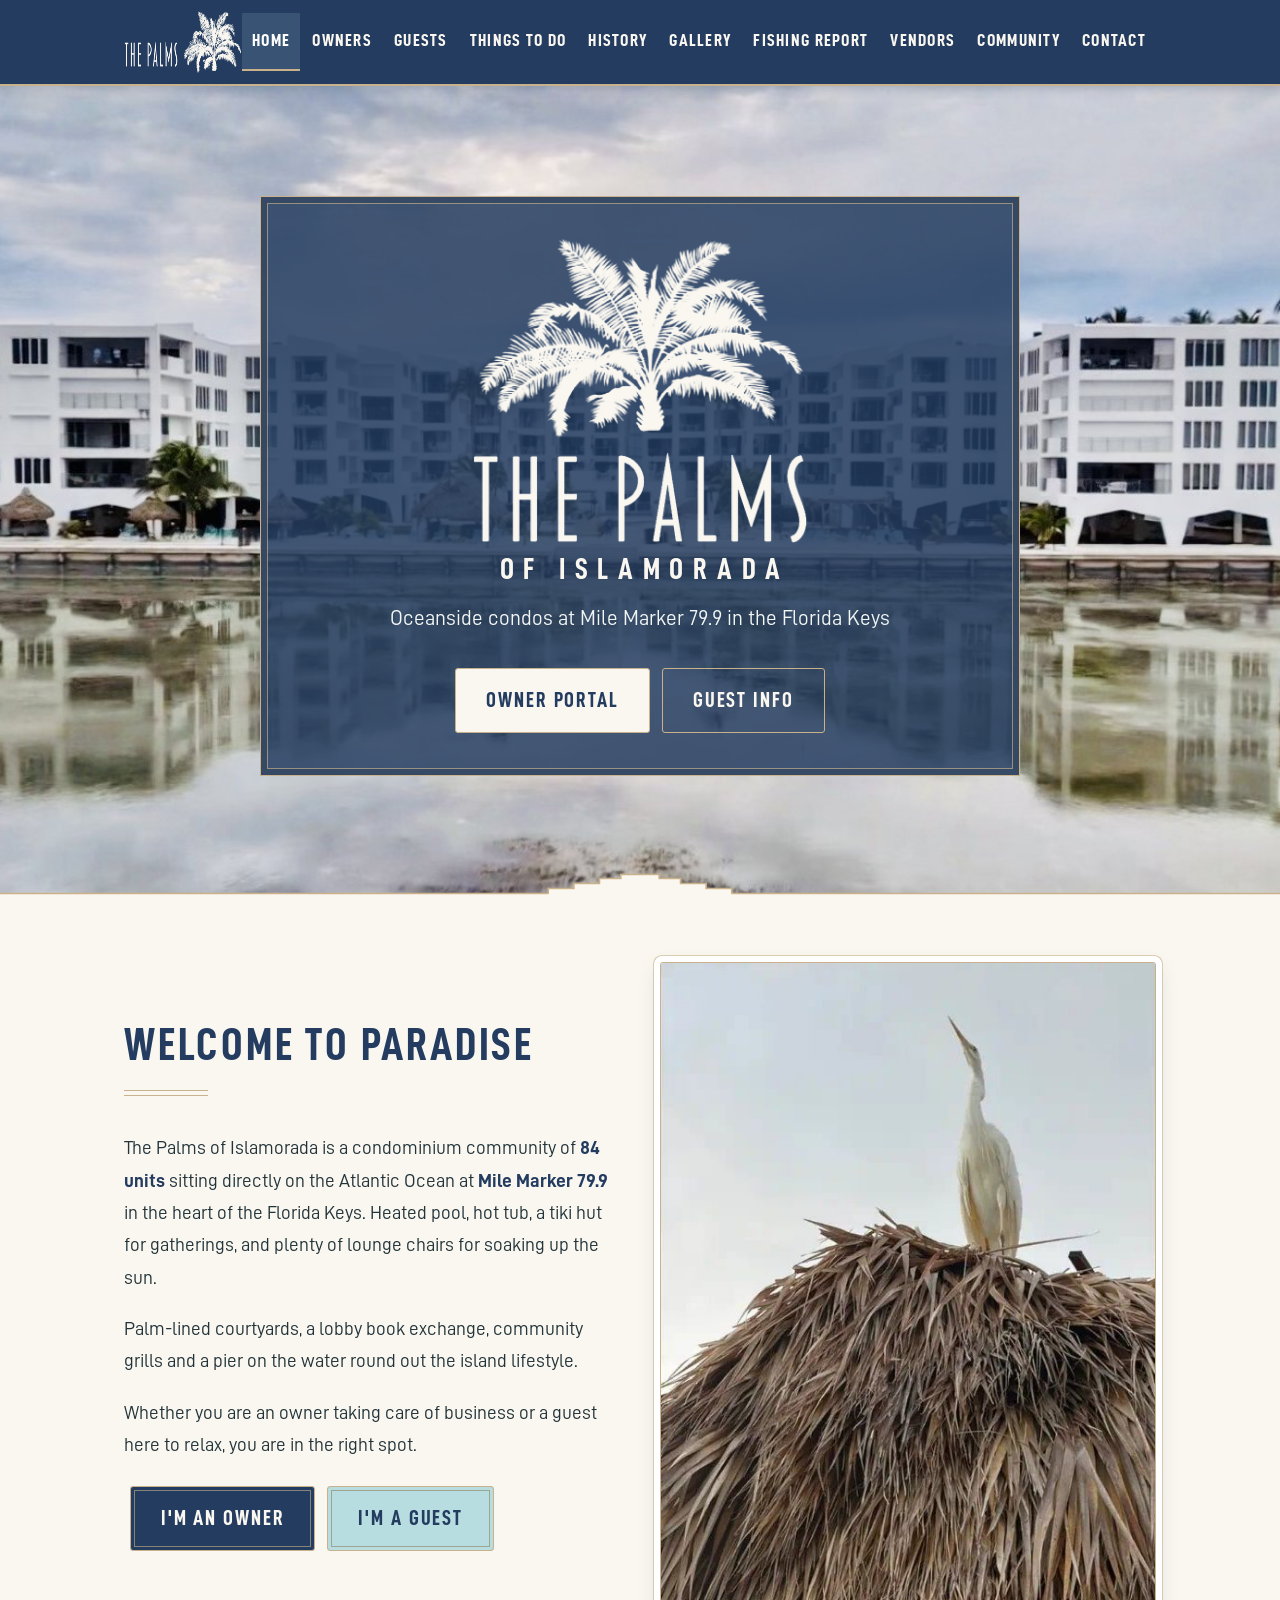
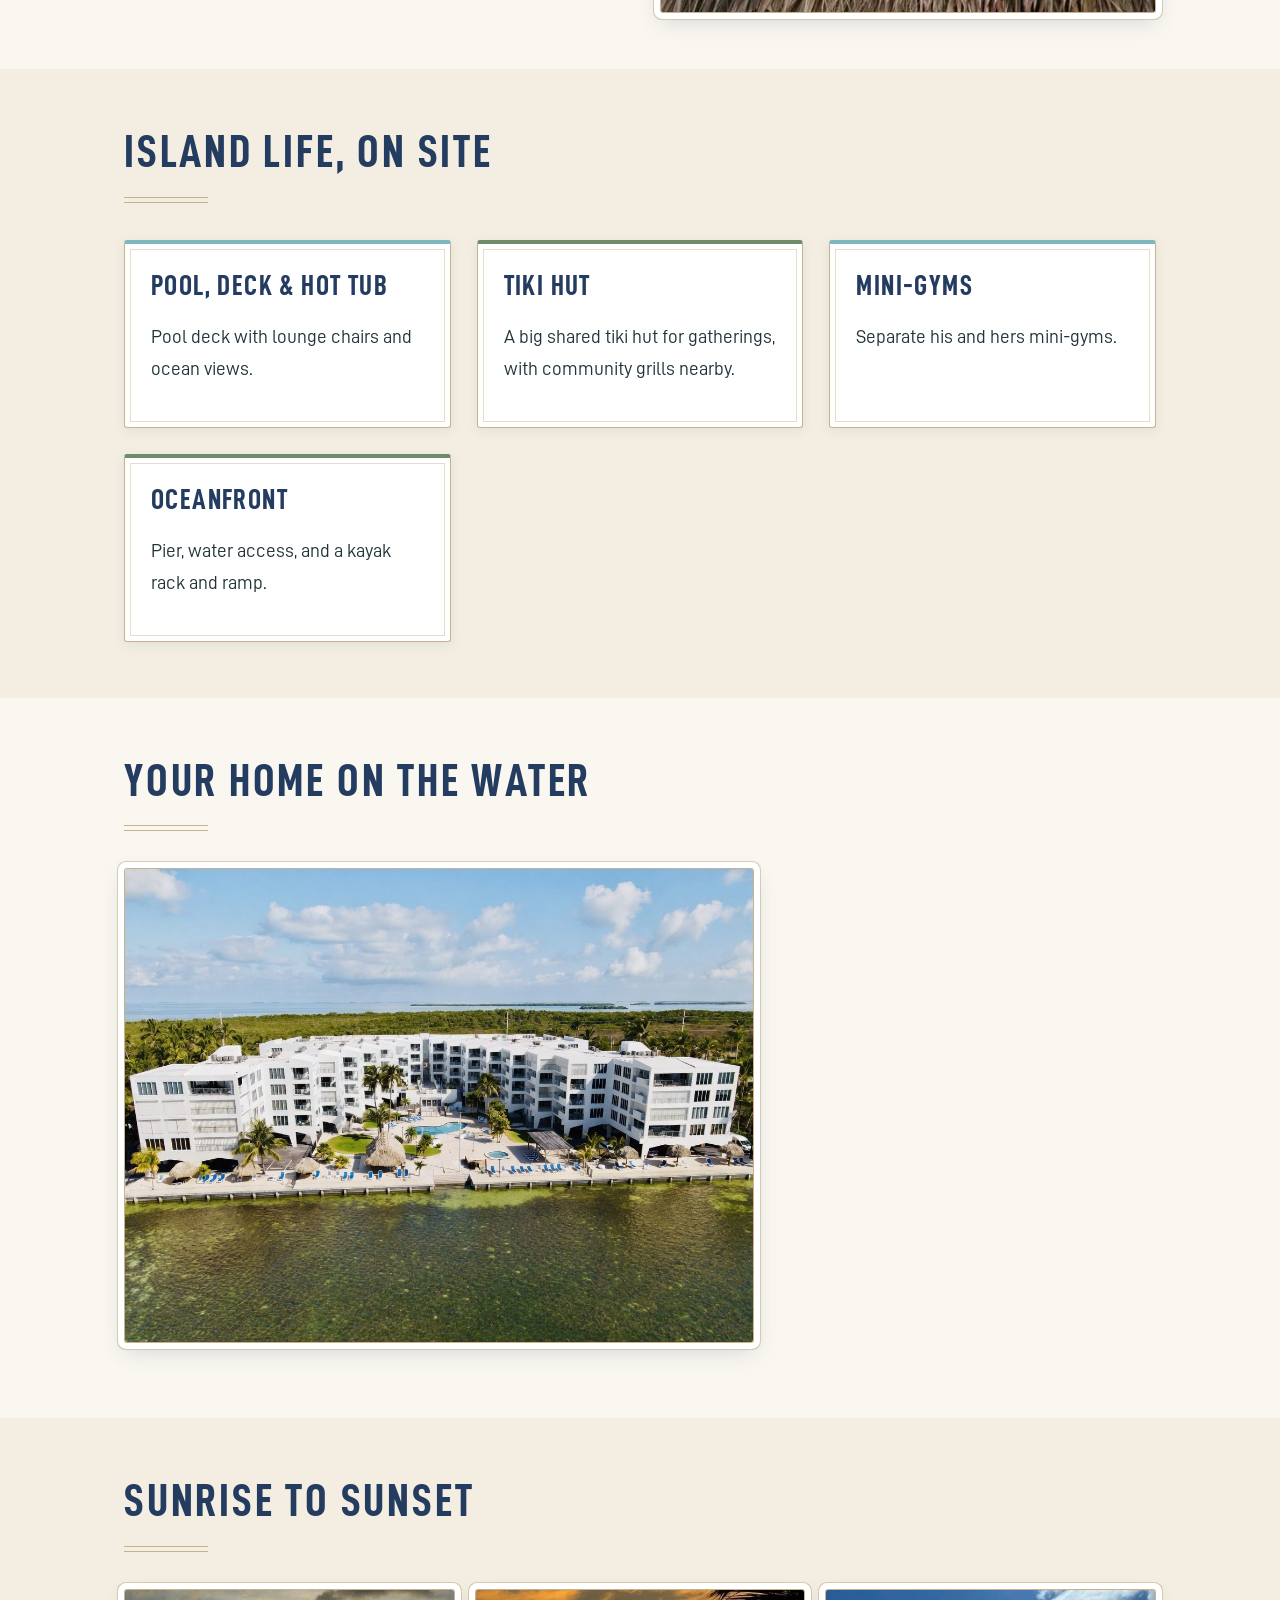
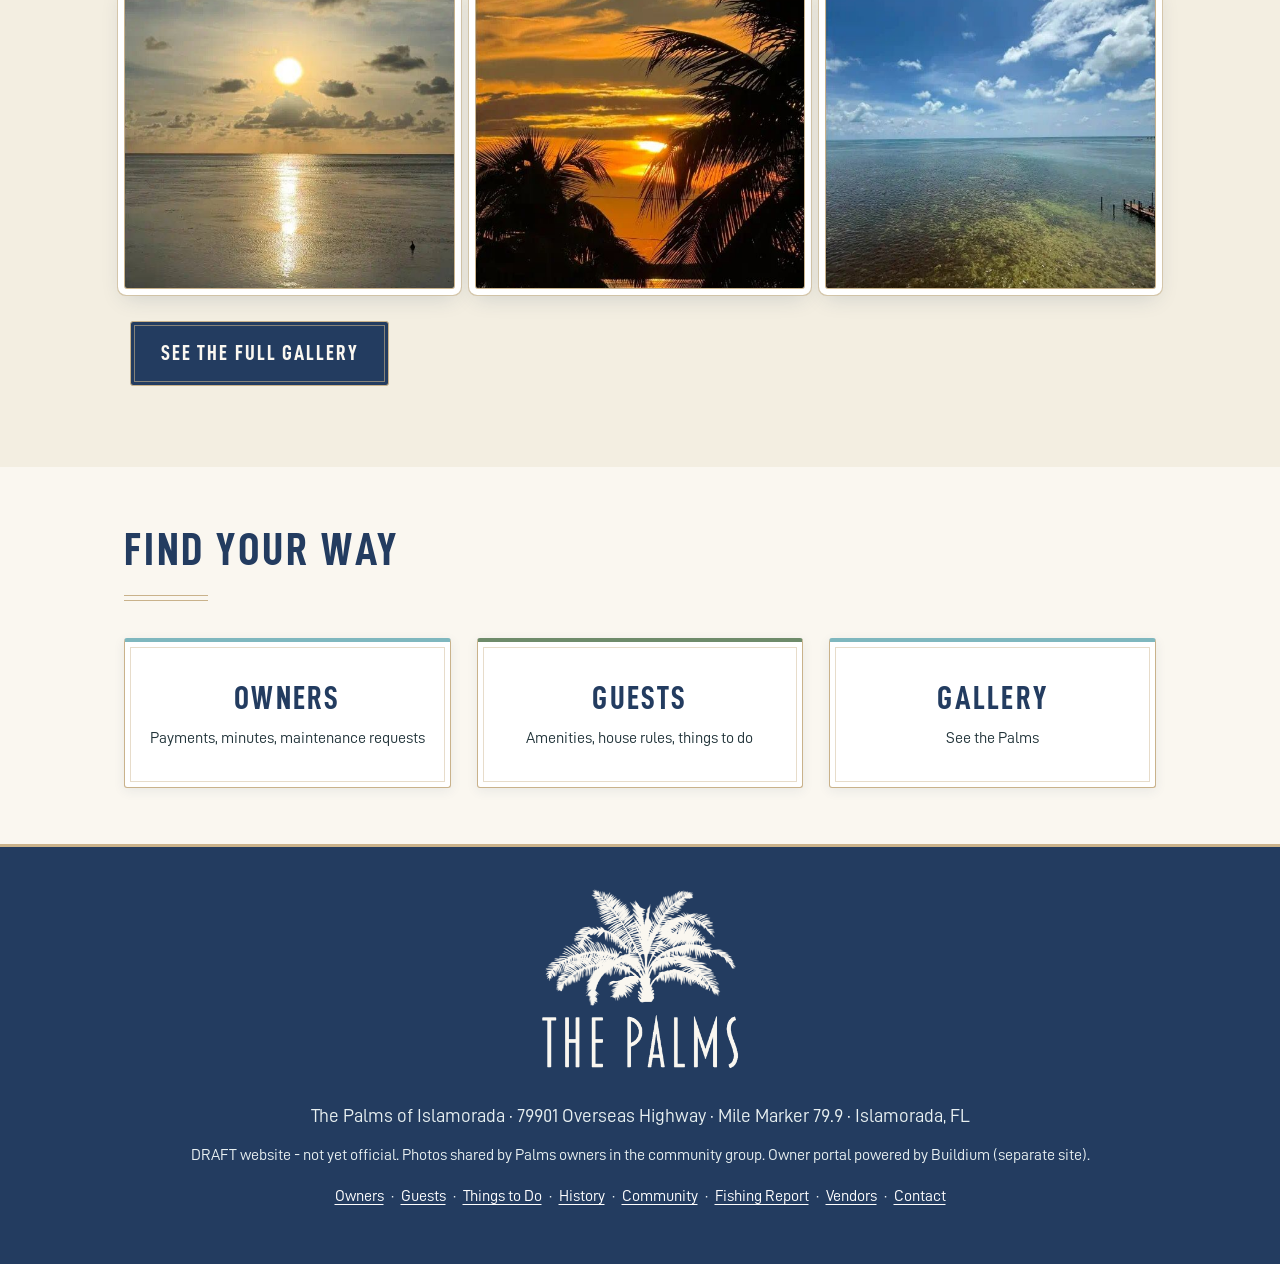
==== commit 64832322: "Add Fishing Report tab with automated NOAA/NWS data and every-2-days workflow" ====
--- a/index.html
+++ b/index.html
@@ -6,7 +6,7 @@
 <a class="skip" href="#main">Skip to content</a>
 <header class="site"><div class="wrap"><a class="brand" href="index.html"><img src="images/web/palms-logo-horizontal-light.png" width="206" height="64" alt="The Palms of Islamorada logo"></a>
 <button class="menu-btn" aria-label="Menu" aria-expanded="false" id="menubtn">Menu</button>
-<nav id="nav"><ul><li><a href="index.html" aria-current="page">Home</a></li><li><a href="owners.html">Owners</a></li><li><a href="guests.html">Guests</a></li><li><a href="todo.html">Things to Do</a></li><li><a href="history.html">History</a></li><li><a href="gallery.html">Gallery</a></li><li><a href="vendors.html">Vendors</a></li><li><a href="community.html">Community</a></li><li><a href="contact.html">Contact</a></li></ul></nav></div></header>
+<nav id="nav"><ul><li><a href="index.html" aria-current="page">Home</a></li><li><a href="owners.html">Owners</a></li><li><a href="guests.html">Guests</a></li><li><a href="todo.html">Things to Do</a></li><li><a href="history.html">History</a></li><li><a href="gallery.html">Gallery</a></li><li><a href="fishing.html">Fishing Report</a></li><li><a href="vendors.html">Vendors</a></li><li><a href="community.html">Community</a></li><li><a href="contact.html">Contact</a></li></ul></nav></div></header>
 <div class="hero home"><div class="hero-card"><h1 class="logo-h1"><img class="logo-lockup" src="images/web/palms-logo-light.png" width="340" height="311" alt="The Palms of Islamorada logo"><span class="ofisl" aria-hidden="true">of Islamorada</span></h1><p>Oceanside condos at Mile Marker 79.9 in the Florida Keys</p><a class="btn" href="owners.html">Owner Portal</a><a class="btn alt" href="guests.html">Guest Info</a></div><svg class="deco-divider" viewBox="0 0 1200 40" preserveAspectRatio="none" aria-hidden="true"><path d="M0 40V27H514V22H538V17H562V12H582V8H618V12H638V17H662V22H686V27H1200V40Z" fill="#FAF7F0"/><path d="M0 26.5H514M686 26.5H1200" stroke="#C9B28B" stroke-width="1.5" fill="none"/><path d="M514 26.5V21.5H538V16.5H562V11.5H582V7.5H618V11.5H638V16.5H662V21.5H686V26.5" stroke="#C9B28B" stroke-width="1.5" fill="none"/></svg></div>
 <main id="main">
 <section><div class="wrap two"><div><h2>Welcome to paradise</h2>
@@ -32,5 +32,5 @@
 <a class="bigbtn" href="gallery.html">Gallery<small>See the Palms</small></a></div></div></section></main>
 <footer><a class="footer-logo" href="index.html"><img src="images/web/palms-logo-light.png" width="200" height="183" alt="The Palms of Islamorada logo"></a><p>The Palms of Islamorada · 79901 Overseas Highway · Mile Marker 79.9 · Islamorada, FL</p>
 <p class="small">DRAFT website - not yet official. Photos shared by Palms owners in the community group. Owner portal powered by Buildium (separate site).</p>
-<p class="small"><a href="owners.html">Owners</a> · <a href="guests.html">Guests</a> · <a href="todo.html">Things to Do</a> · <a href="history.html">History</a> · <a href="community.html">Community</a> · <a href="vendors.html">Vendors</a> · <a href="contact.html">Contact</a></p></footer>
+<p class="small"><a href="owners.html">Owners</a> · <a href="guests.html">Guests</a> · <a href="todo.html">Things to Do</a> · <a href="history.html">History</a> · <a href="community.html">Community</a> · <a href="fishing.html">Fishing Report</a> · <a href="vendors.html">Vendors</a> · <a href="contact.html">Contact</a></p></footer>
 <script src="site.js"></script></body></html>
--- a/style.css
+++ b/style.css
@@ -176,3 +176,28 @@
 .vbtns button[disabled]{opacity:.7;cursor:not-allowed}
 .btn[aria-disabled="true"]{opacity:.75;cursor:not-allowed}
 @media(min-width:1201px){nav a{white-space:nowrap;padding:12px 10px;font-size:1.15rem}}
+.vrating{font-size:1.15rem;margin:8px 0}
+.vstars{color:#B8862B;font-size:1.4rem;letter-spacing:2px}
+.vstars.none{color:#B9B2A4}
+.vsort{margin:14px 0 0}.vsort label{font-weight:700;margin-right:8px}
+.vsort select{width:auto;max-width:320px}
+.vchips li.pend{background:#EFECE5;color:#4A4537}
+.vlisted{background:#FFF3CD;color:#5A4620;font-weight:700;font-size:.95rem;padding:2px 8px;border-radius:3px}
+.vflag{background:#FBEDEA;border-left:4px solid #A8452F;color:#5E2417;padding:6px 10px;margin:8px 0;font-size:1.02rem}
+.vrating a,.vcard a{word-break:break-word}
+.vchips li{border-radius:12px}
+/* fishing report */
+.fr-now{display:grid;grid-template-columns:repeat(3,1fr);gap:18px;margin:26px 0 10px}
+.fr-stat{background:var(--ink);color:var(--cream);padding:20px 22px;border:1px solid var(--tan);text-align:center}
+.fr-stat span{display:block;font-family:var(--serif);text-transform:uppercase;letter-spacing:.08em;font-size:1.05rem;color:var(--haint)}
+.fr-stat b{display:block;font-size:1.9rem;font-family:var(--serif);margin:4px 0}.fr-stat i{font-style:normal;font-size:1rem}
+.fr-days{display:grid;gap:18px}
+.fr-day{background:#fff;border:1px solid rgba(201,178,139,.7);border-left:6px solid var(--ink);padding:18px 22px}
+.fr-day h3{margin:0 0 6px;display:flex;justify-content:space-between;align-items:center;gap:10px;flex-wrap:wrap}
+.fr-meta{margin:0 0 10px;font-size:1.1rem}
+.fr-cols{display:grid;grid-template-columns:1fr 1fr 1.3fr;gap:20px}.fr-cols h4{margin:0 0 6px;font-family:var(--serif);text-transform:uppercase;letter-spacing:.06em;color:var(--ink)}
+.fr-cols ul{list-style:none;margin:0;padding:0}.fr-cols li{padding:2px 0}.fr-cols p{margin:0 0 6px}
+.fr-rate{font-size:1rem;padding:4px 12px;border-radius:3px;letter-spacing:.06em;text-transform:uppercase;font-family:var(--serif)}
+.fr-excellent{background:#2E6B4F;color:#fff}.fr-good{background:#C9B28B;color:#233C60}.fr-fair{background:#E4E0D6;color:#233C60}
+.fr-zone{margin-bottom:22px}
+@media(max-width:760px){.fr-now,.fr-cols{grid-template-columns:1fr}}
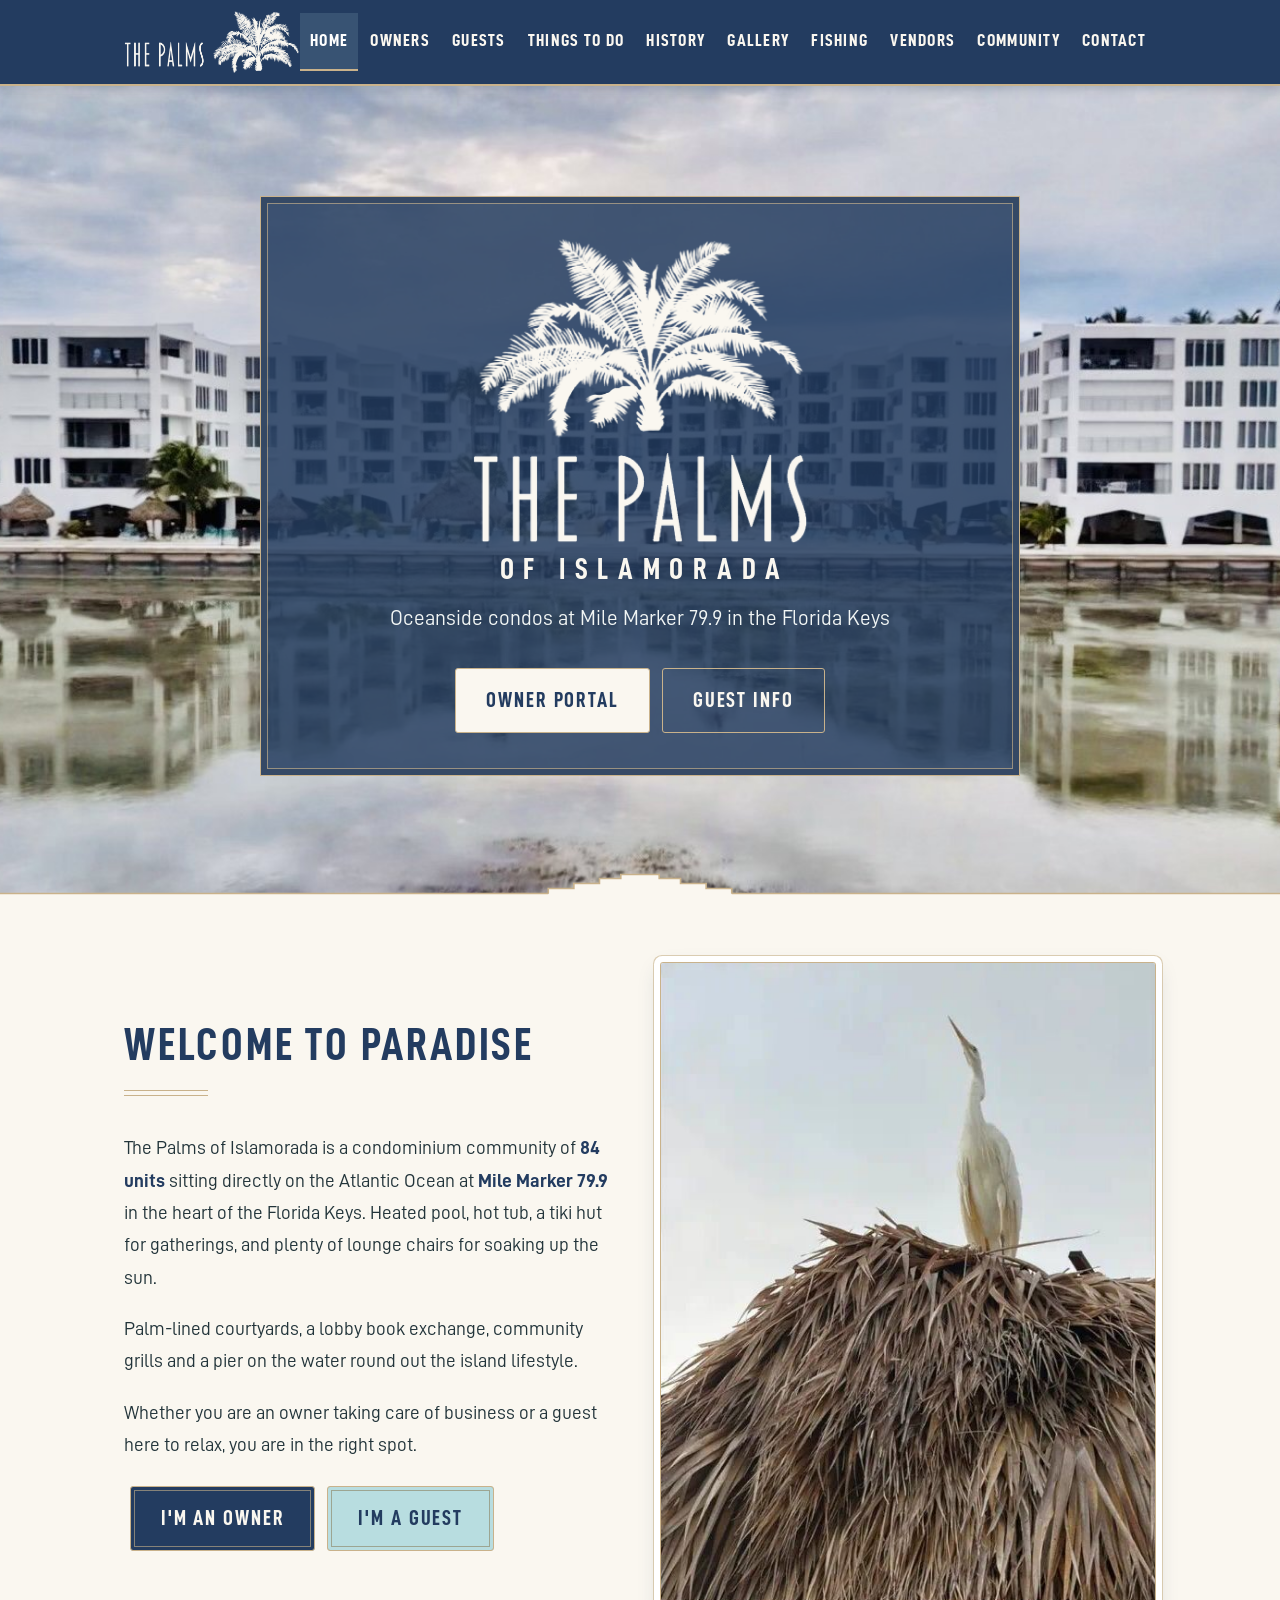
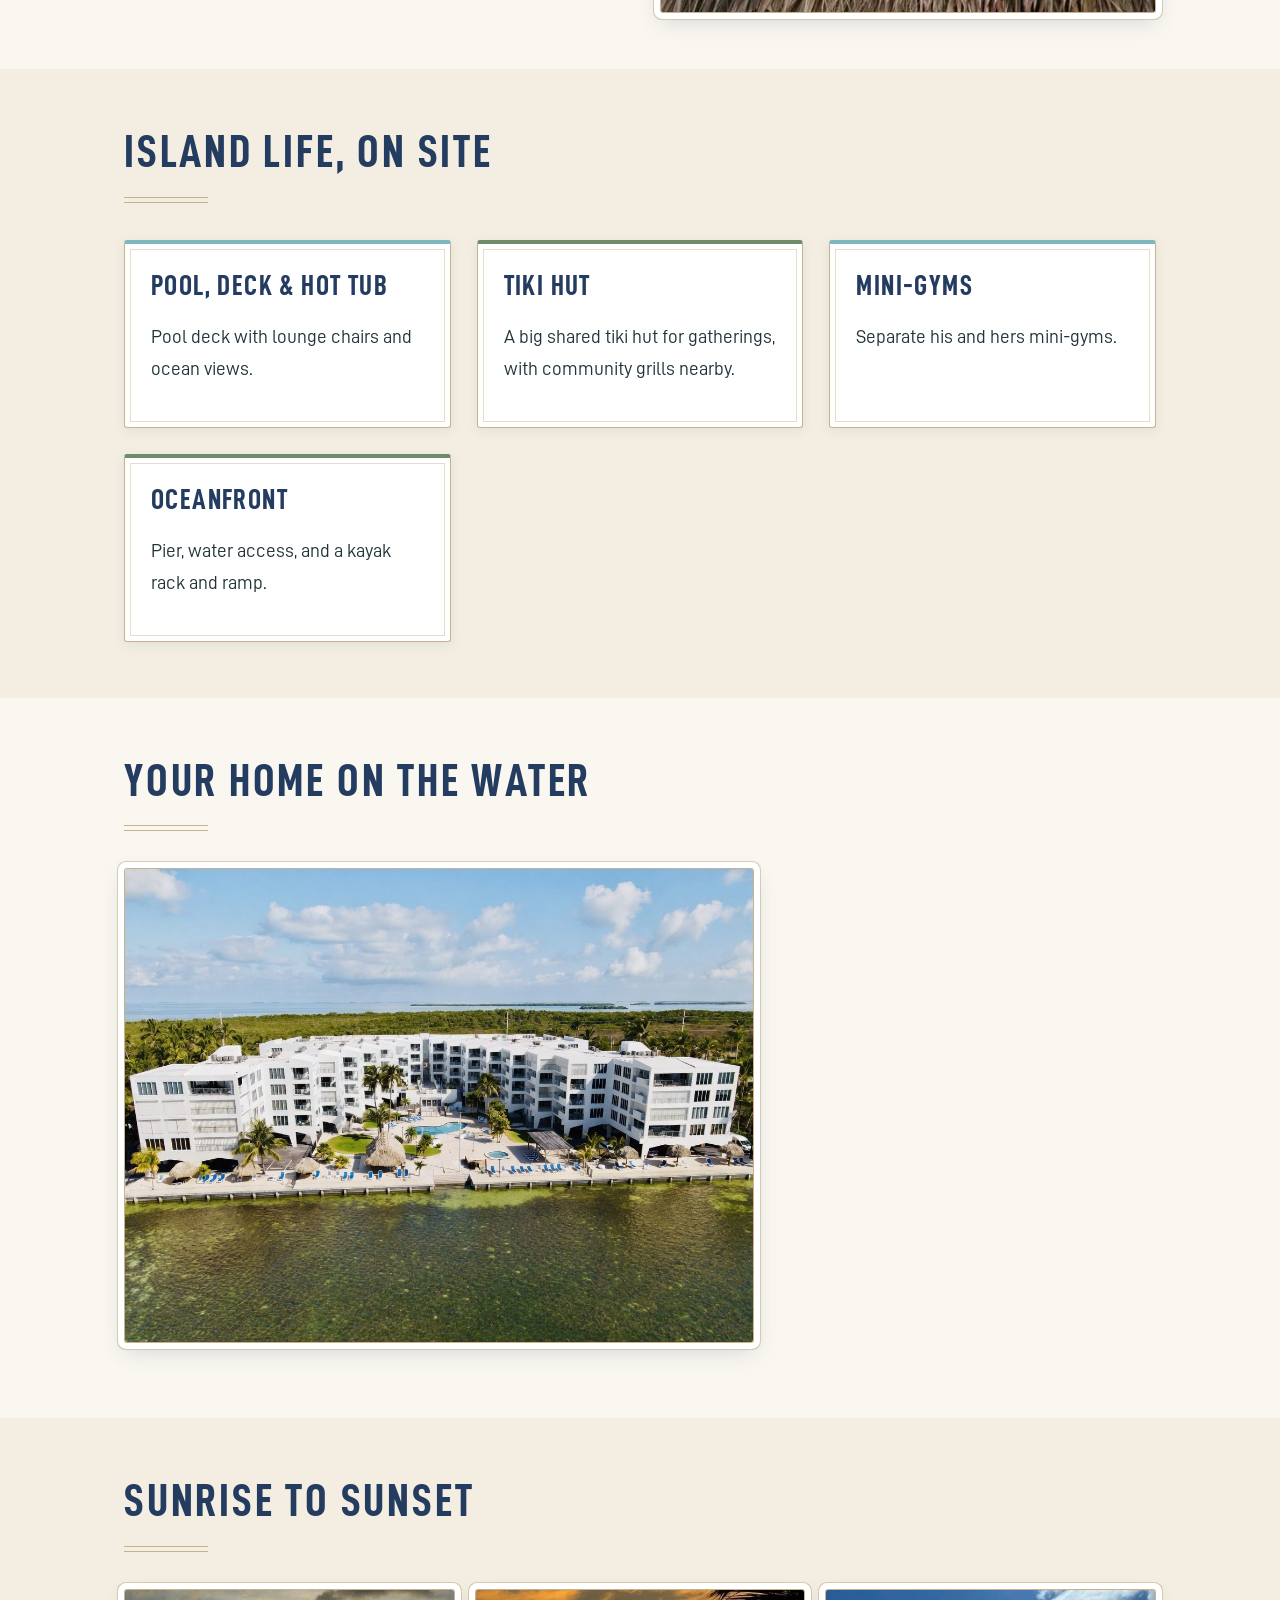
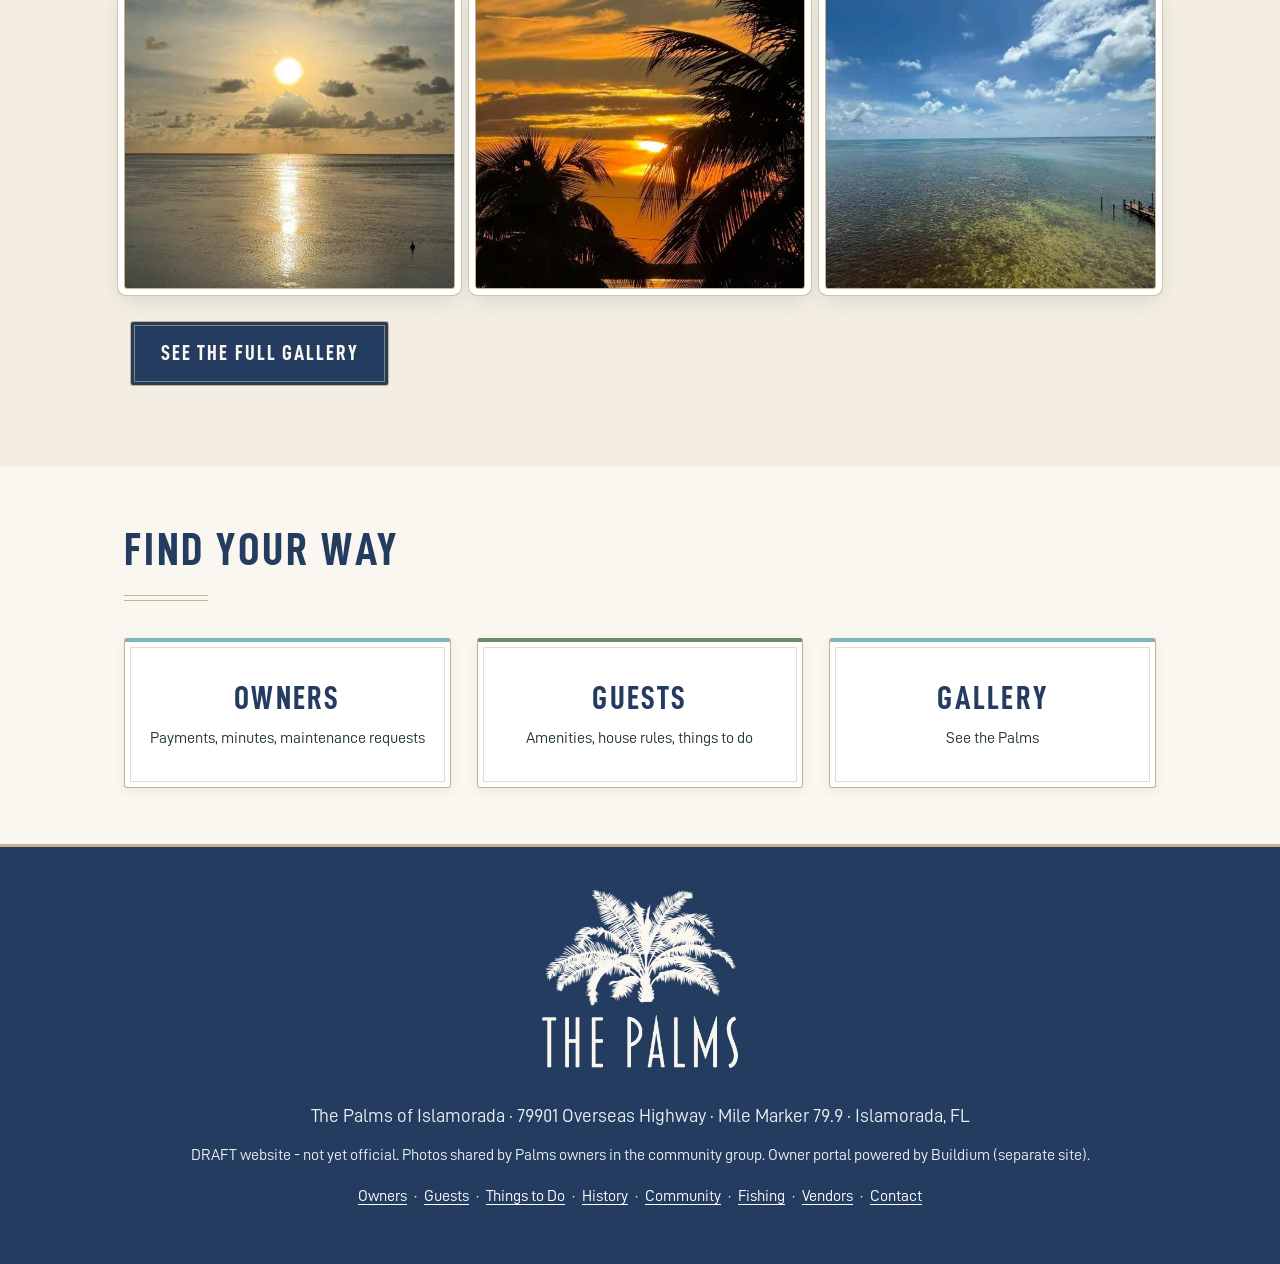
==== commit bf777a16: "Fishing: weekly report cards (rules + Open-Meteo wind/seas), rename to Islamorada Fishing Outlook, n" ====
--- a/index.html
+++ b/index.html
@@ -1,12 +1,13 @@
 <!DOCTYPE html>
-<html lang="en"><head><meta name="robots" content="noindex,nofollow"><meta charset="utf-8"><meta name="viewport" content="width=device-width,initial-scale=1">
+<html lang="en"><head>
+<meta name="robots" content="noindex,nofollow"><meta charset="utf-8"><meta name="viewport" content="width=device-width,initial-scale=1">
 <title>Home | The Palms of Islamorada</title>
 <meta name="description" content="The Palms of Islamorada - oceanside condominium community at Mile Marker 79.9, Islamorada, Florida Keys. Owner and guest information.">
 <meta name="theme-color" content="#233C60"><link rel="icon" href="images/web/favicon.ico" sizes="any"><link rel="icon" type="image/png" sizes="32x32" href="images/web/favicon-32.png"><link rel="apple-touch-icon" href="images/web/apple-touch-icon.png"><link rel="preload" href="fonts/D-DINCondensed-Bold.woff2" as="font" type="font/woff2" crossorigin><link rel="preload" href="fonts/D-DIN.woff2" as="font" type="font/woff2" crossorigin><link rel="stylesheet" href="style.css"></head><body>
 <a class="skip" href="#main">Skip to content</a>
 <header class="site"><div class="wrap"><a class="brand" href="index.html"><img src="images/web/palms-logo-horizontal-light.png" width="206" height="64" alt="The Palms of Islamorada logo"></a>
 <button class="menu-btn" aria-label="Menu" aria-expanded="false" id="menubtn">Menu</button>
-<nav id="nav"><ul><li><a href="index.html" aria-current="page">Home</a></li><li><a href="owners.html">Owners</a></li><li><a href="guests.html">Guests</a></li><li><a href="todo.html">Things to Do</a></li><li><a href="history.html">History</a></li><li><a href="gallery.html">Gallery</a></li><li><a href="fishing.html">Fishing Report</a></li><li><a href="vendors.html">Vendors</a></li><li><a href="community.html">Community</a></li><li><a href="contact.html">Contact</a></li></ul></nav></div></header>
+<nav id="nav"><ul><li><a href="index.html" aria-current="page">Home</a></li><li><a href="owners.html">Owners</a></li><li><a href="guests.html">Guests</a></li><li><a href="todo.html">Things to Do</a></li><li><a href="history.html">History</a></li><li><a href="gallery.html">Gallery</a></li><li><a href="fishing.html">Fishing</a></li><li><a href="vendors.html">Vendors</a></li><li><a href="community.html">Community</a></li><li><a href="contact.html">Contact</a></li></ul></nav></div></header>
 <div class="hero home"><div class="hero-card"><h1 class="logo-h1"><img class="logo-lockup" src="images/web/palms-logo-light.png" width="340" height="311" alt="The Palms of Islamorada logo"><span class="ofisl" aria-hidden="true">of Islamorada</span></h1><p>Oceanside condos at Mile Marker 79.9 in the Florida Keys</p><a class="btn" href="owners.html">Owner Portal</a><a class="btn alt" href="guests.html">Guest Info</a></div><svg class="deco-divider" viewBox="0 0 1200 40" preserveAspectRatio="none" aria-hidden="true"><path d="M0 40V27H514V22H538V17H562V12H582V8H618V12H638V17H662V22H686V27H1200V40Z" fill="#FAF7F0"/><path d="M0 26.5H514M686 26.5H1200" stroke="#C9B28B" stroke-width="1.5" fill="none"/><path d="M514 26.5V21.5H538V16.5H562V11.5H582V7.5H618V11.5H638V16.5H662V21.5H686V26.5" stroke="#C9B28B" stroke-width="1.5" fill="none"/></svg></div>
 <main id="main">
 <section><div class="wrap two"><div><h2>Welcome to paradise</h2>
@@ -32,5 +33,5 @@
 <a class="bigbtn" href="gallery.html">Gallery<small>See the Palms</small></a></div></div></section></main>
 <footer><a class="footer-logo" href="index.html"><img src="images/web/palms-logo-light.png" width="200" height="183" alt="The Palms of Islamorada logo"></a><p>The Palms of Islamorada · 79901 Overseas Highway · Mile Marker 79.9 · Islamorada, FL</p>
 <p class="small">DRAFT website - not yet official. Photos shared by Palms owners in the community group. Owner portal powered by Buildium (separate site).</p>
-<p class="small"><a href="owners.html">Owners</a> · <a href="guests.html">Guests</a> · <a href="todo.html">Things to Do</a> · <a href="history.html">History</a> · <a href="community.html">Community</a> · <a href="fishing.html">Fishing Report</a> · <a href="vendors.html">Vendors</a> · <a href="contact.html">Contact</a></p></footer>
+<p class="small"><a href="owners.html">Owners</a> · <a href="guests.html">Guests</a> · <a href="todo.html">Things to Do</a> · <a href="history.html">History</a> · <a href="community.html">Community</a> · <a href="fishing.html">Fishing</a> · <a href="vendors.html">Vendors</a> · <a href="contact.html">Contact</a></p></footer>
 <script src="site.js"></script></body></html>
--- a/style.css
+++ b/style.css
@@ -201,3 +201,29 @@
 .fr-excellent{background:#2E6B4F;color:#fff}.fr-good{background:#C9B28B;color:#233C60}.fr-fair{background:#E4E0D6;color:#233C60}
 .fr-zone{margin-bottom:22px}
 @media(max-width:760px){.fr-now,.fr-cols{grid-template-columns:1fr}}
+.fr-eyebrow{font-family:var(--serif);text-transform:uppercase;letter-spacing:.2em;font-size:1.05rem!important;color:var(--haint)!important;margin:0 auto .2em!important}
+.fr-title{text-align:center;margin-bottom:.2em}
+.fr-areas{max-width:none;text-align:center;font-family:var(--serif);text-transform:uppercase;letter-spacing:.12em;font-size:1.1rem;background:var(--ink);color:var(--cream);padding:10px;border-top:3px solid #F2B134;border-bottom:3px solid #1FA3B5}
+.fr-areas strong{color:#F2B134}
+.fr-cards{display:grid;grid-template-columns:repeat(4,1fr);gap:18px;margin:24px 0}
+.fr-card{background:#fff;border:1px solid rgba(201,178,139,.7);display:flex;flex-direction:column}
+.fr-card img{width:100%;height:170px;object-fit:cover;display:block}
+.fr-card h3{margin:0;padding:10px 14px;color:#fff;font-size:1.3rem;margin:-1px -0 0}
+.fr-card-b h3{margin:0 -16px 12px;padding:10px 16px}
+.fr-card-b{padding:0 16px 16px}.fr-card-b p{font-size:1.1rem;line-height:1.5}
+.fr-backcountry h3{background:#2E6B4F}.fr-flats h3{background:#1F8FA3}.fr-reef h3{background:#2D5FA0}.fr-offshore h3{background:#233C60}
+.fr-card h4{font-family:var(--serif);text-transform:uppercase;letter-spacing:.06em;margin:10px 0 6px;color:var(--ink)}
+.fr-sp{list-style:none;margin:0;padding:0}.fr-sp li{display:flex;justify-content:space-between;gap:8px;align-items:center;padding:6px 0;border-bottom:1px solid #eee;font-size:1.08rem}
+.fr-sp small{font-size:.9rem;color:#555}
+.pill{display:inline-block;font-family:var(--serif);font-weight:700;text-transform:uppercase;letter-spacing:.04em;font-size:.95rem;padding:3px 10px;border-radius:999px;white-space:nowrap}
+.p-excellent{background:#1E7D4F;color:#fff}.p-good{background:#F2B134;color:#233C60}.p-fair{background:#DDE3EA;color:#233C60}
+.fr-strip{display:grid;grid-template-columns:1.3fr 1.2fr .8fr;gap:0;background:var(--ink);color:var(--cream);border-top:4px solid #F2B134;margin:10px 0 14px}
+.fr-strip>div{padding:20px 22px;border-right:1px solid rgba(201,178,139,.4)}.fr-strip>div:last-child{border:0}
+.fr-strip h3{color:#F2B134;margin:0 0 8px;font-family:var(--serif);text-transform:uppercase}
+.fr-strip ul{margin:0;padding-left:1.1em}.fr-strip li{margin:4px 0;font-size:1.08rem}
+.fr-wind{display:grid;grid-template-columns:repeat(7,1fr);gap:4px;margin-top:10px;text-align:center}
+.fr-wind div{background:rgba(255,255,255,.08);padding:6px 2px}.fr-wind b,.fr-wind span,.fr-wind i{display:block;font-style:normal}.fr-wind span{font-size:1.05rem;color:#fff}
+.fr-book .btn{margin:6px 0 0;background:#F2B134;color:var(--ink);box-shadow:none;font-size:1.15rem;padding:12px 20px}
+@media(max-width:1100px){.fr-cards{grid-template-columns:1fr 1fr}.fr-strip{grid-template-columns:1fr}.fr-strip>div{border-right:0;border-bottom:1px solid rgba(201,178,139,.4)}}
+@media(max-width:640px){.fr-cards{grid-template-columns:1fr}.fr-card img{height:200px}}
+.fr-strip strong{color:#F2B134}.fr-strip p,.fr-strip li,.fr-areas{max-width:none}.fr-areas{width:100%}
